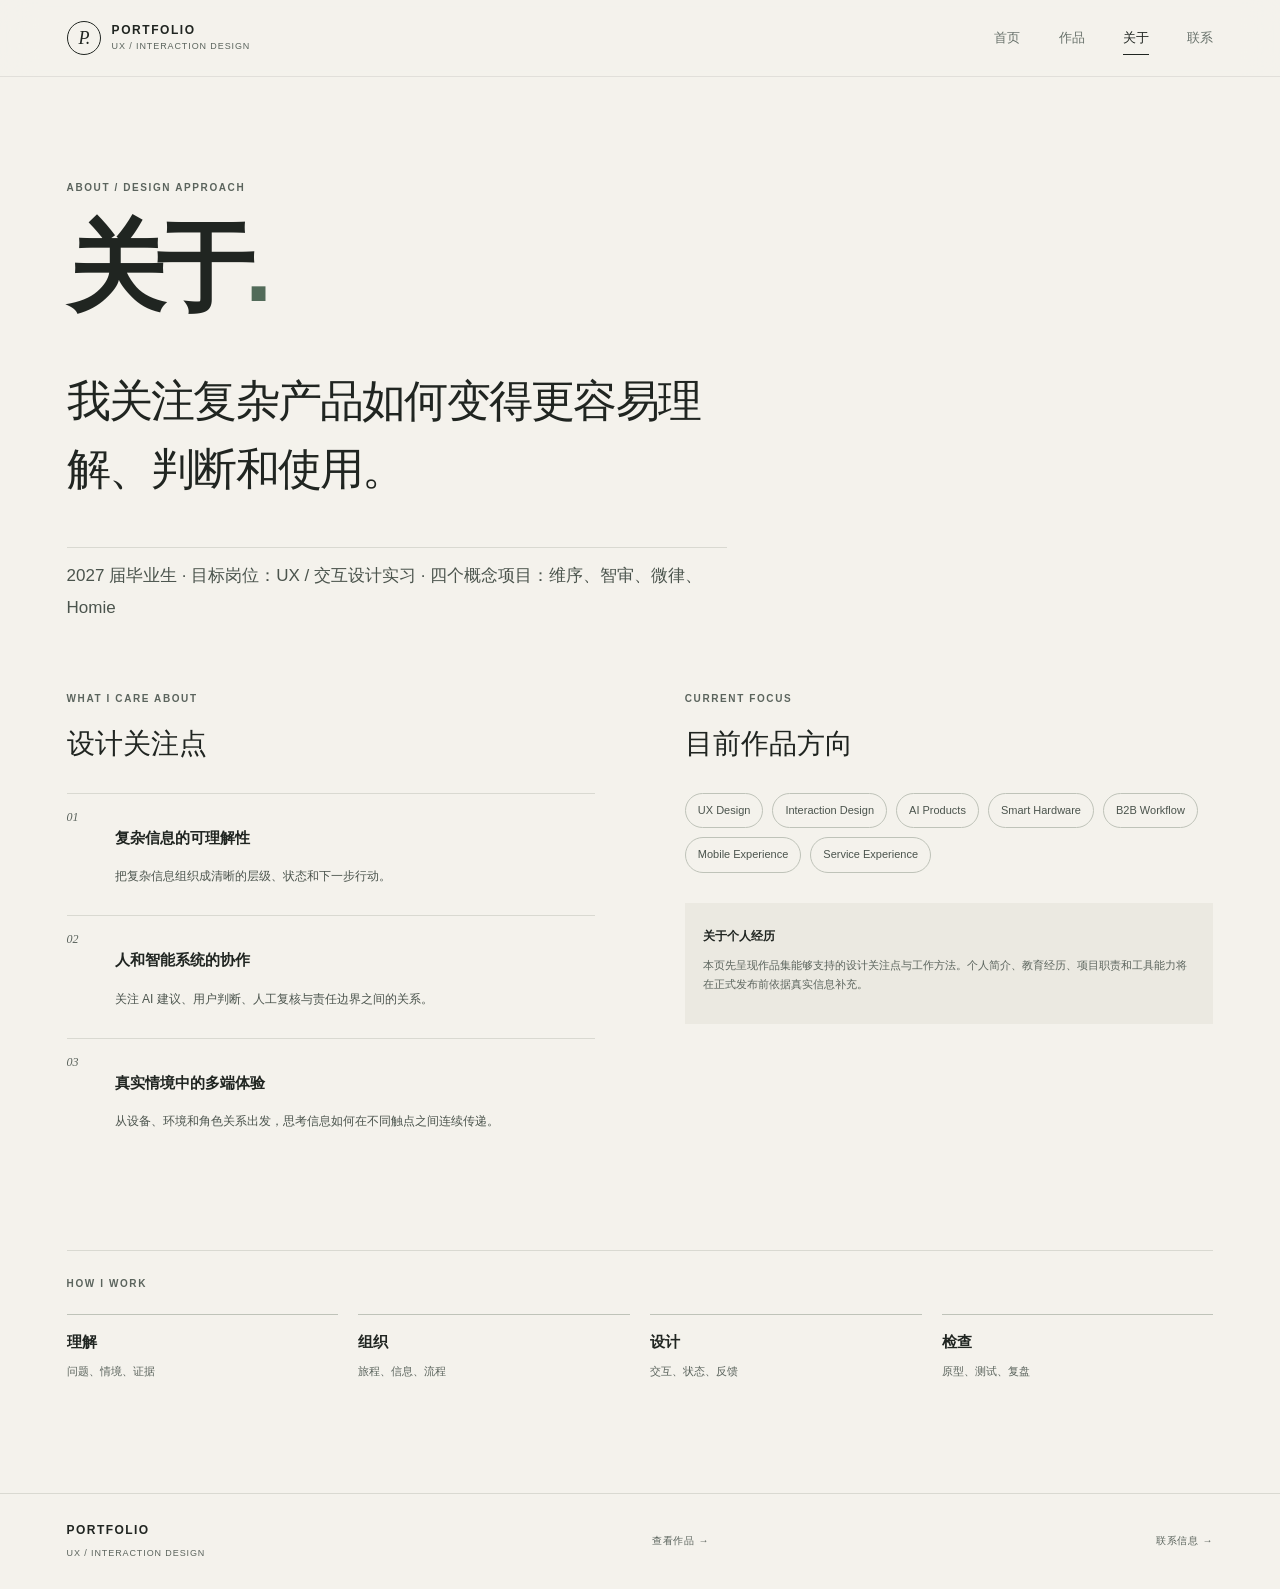
==== about.html @ 34527c7c "作品集网站：8 页完整站（首页 / 作品 / 关于 / 联系 + 四个案例）" ====
<!doctype html><html lang="zh-CN"><head><meta charset="utf-8"><meta name="viewport" content="width=device-width, initial-scale=1"><title>关于 — Portfolio</title><link rel="stylesheet" href="style.css"><link rel="icon" href="favicon.png" type="image/png"></head><body data-page="about"><a class="skip-link" href="#main">跳到主要内容</a><header class="site-header"><div class="header-inner"><a class="wordmark" href="index.html"><span class="wordmark-mark">P.</span><span>PORTFOLIO<span class="wordmark-sub">UX / INTERACTION DESIGN</span></span></a><button class="menu-toggle" type="button" aria-label="打开导航菜单" aria-expanded="false" aria-controls="main-nav">菜单</button><nav id="main-nav" class="main-nav" aria-label="主导航"><a href="index.html">首页</a><a href="work.html">作品</a><a class="active" aria-current="page" href="about.html">关于</a><a href="contact.html">联系</a></nav></div></header><main id="main" class="shell page-main about-page"><div class="page-intro"><span class="eyebrow">ABOUT / DESIGN APPROACH</span><h1>关于<span class="period">.</span></h1><p class="about-statement">我关注复杂产品如何变得更容易理解、判断和使用。</p><p class="about-meta">2027 届毕业生 · 目标岗位：UX / 交互设计实习 · 四个概念项目：维序、智审、微律、Homie</p></div><div class="about-columns"><section><span class="eyebrow">WHAT I CARE ABOUT</span><h2>设计关注点</h2><div class="about-item"><span>01</span><div><h3>复杂信息的可理解性</h3><p>把复杂信息组织成清晰的层级、状态和下一步行动。</p></div></div><div class="about-item"><span>02</span><div><h3>人和智能系统的协作</h3><p>关注 AI 建议、用户判断、人工复核与责任边界之间的关系。</p></div></div><div class="about-item"><span>03</span><div><h3>真实情境中的多端体验</h3><p>从设备、环境和角色关系出发，思考信息如何在不同触点之间连续传递。</p></div></div></section><section><span class="eyebrow">CURRENT FOCUS</span><h2>目前作品方向</h2><div class="tag-cloud"><span>UX Design</span><span>Interaction Design</span><span>AI Products</span><span>Smart Hardware</span><span>B2B Workflow</span><span>Mobile Experience</span><span>Service Experience</span></div><div class="profile-note"><strong>关于个人经历</strong><p>本页先呈现作品集能够支持的设计关注点与工作方法。个人简介、教育经历、项目职责和工具能力将在正式发布前依据真实信息补充。</p></div></section></div><section class="method-strip"><span class="eyebrow">HOW I WORK</span><div class="method-grid"><div><b>理解</b><p>问题、情境、证据</p></div><div><b>组织</b><p>旅程、信息、流程</p></div><div><b>设计</b><p>交互、状态、反馈</p></div><div><b>检查</b><p>原型、测试、复盘</p></div></div></section></main><footer class="site-footer"><div class="shell footer-inner"><a class="footer-wordmark" href="index.html">PORTFOLIO<span>UX / INTERACTION DESIGN</span></a><a href="work.html">查看作品 →</a><a href="contact.html">联系信息 →</a></div></footer><script src="projects.js"></script><script src="site.js"></script></body></html>
---- style.css ----
@charset "utf-8";
:root{--paper:#f4f2ec;--paper-2:#ebe9e1;--surface:#fbfaf6;--ink:#202521;--muted:#69716b;--line:#d9d9d1;--line-dark:#bfc3b9;--accent:#526b59;--accent-soft:#e7ece5;--serif:Georgia,"Times New Roman",serif;--sans:Inter,-apple-system,BlinkMacSystemFont,"Segoe UI","PingFang SC","Microsoft YaHei",sans-serif;--max:1240px;--gutter:clamp(22px,5.2vw,84px)}
*{box-sizing:border-box}html{scroll-behavior:smooth;scroll-padding-top:90px}body{margin:0;background:var(--paper);color:var(--ink);font:16px/1.75 var(--sans);-webkit-font-smoothing:antialiased}a{color:inherit;text-decoration:none}img{display:block;max-width:100%;height:auto}button,input{font:inherit}button{cursor:pointer}[hidden]{display:none!important}::selection{background:#cdd9cc;color:#172019}:focus-visible{outline:2px solid var(--accent);outline-offset:4px}.shell{width:min(calc(100% - var(--gutter)*2),var(--max));margin-inline:auto}.skip-link{position:absolute;top:-60px;left:16px;z-index:100;background:var(--ink);color:white;padding:10px 14px}.skip-link:focus{top:12px}
.site-header{position:sticky;top:0;z-index:20;background:rgba(244,242,236,.92);backdrop-filter:blur(16px);border-bottom:1px solid rgba(32,37,33,.09)}.header-inner{width:min(calc(100% - var(--gutter)*2),var(--max));min-height:76px;margin:auto;display:flex;align-items:center;justify-content:space-between;gap:24px}.wordmark{display:flex;align-items:center;gap:11px;font-size:12px;line-height:1.1;font-weight:750;letter-spacing:.13em}.wordmark-mark{display:grid;place-items:center;width:34px;height:34px;border:1px solid var(--ink);border-radius:50%;font:italic 18px var(--serif);letter-spacing:-.08em}.wordmark-sub{display:block;margin-top:5px;font-size:9px;font-weight:500;color:var(--muted);letter-spacing:.14em}.main-nav{display:flex;align-items:center;gap:clamp(20px,3vw,42px);font-size:13px;color:#68716b}.main-nav a{padding:10px 0;position:relative}.main-nav a::after{content:"";position:absolute;left:0;right:100%;bottom:4px;height:1px;background:var(--ink);transition:right .25s}.main-nav a:hover::after,.main-nav a.active::after{right:0}.main-nav a.active{color:var(--ink)}.menu-toggle{display:none;border:1px solid var(--line-dark);background:transparent;border-radius:99px;padding:6px 13px;font-size:12px}
.home-hero{padding-top:clamp(74px,10vw,145px);padding-bottom:30px}.hero-kicker,.eyebrow{display:flex;align-items:center;gap:10px;font-size:10px;font-weight:700;letter-spacing:.16em;color:#778078}.kicker-line{width:27px;height:1px;background:var(--accent)}.hero-grid{display:grid;grid-template-columns:minmax(0,1fr) 245px;gap:clamp(35px,8vw,130px);align-items:end;margin-top:38px}.home-hero h1{font-size:clamp(42px,6.6vw,88px);line-height:1.18;letter-spacing:-.075em;font-weight:640;margin:0;max-width:950px}.home-hero h1 em{font-style:normal;color:var(--accent)}.hero-lead{max-width:680px;margin-top:30px;color:#606961;font-size:clamp(15px,1.5vw,18px);line-height:1.9}.hero-actions{display:flex;align-items:center;gap:24px;margin-top:30px}.button{display:inline-flex;align-items:center;gap:25px;padding:12px 19px;border-radius:99px;font-size:13px;font-weight:650;transition:transform .2s,background .2s}.button:hover{transform:translateY(-2px)}.button-dark{background:var(--ink);color:#f7f6f0}.button-dark:hover{background:#42564a}.text-link{display:inline-flex;align-items:center;gap:12px;font-size:13px;font-weight:650;border-bottom:1px solid var(--line-dark);padding-bottom:4px}.text-link span{font-size:17px;transition:transform .2s}.text-link:hover span{transform:translateX(4px)}.hero-aside{border-left:1px solid var(--line-dark);padding-left:25px;padding-bottom:4px}.aside-index{font:italic 13px var(--serif);color:#899188}.hero-aside p{font:21px/1.7 var(--serif);margin:16px 0 24px}.aside-tags{display:flex;flex-wrap:wrap;gap:7px}.aside-tags span{font-size:8px;letter-spacing:.11em;border:1px solid var(--line);border-radius:99px;padding:4px 7px;color:#69726b}.hero-bottom{display:flex;justify-content:space-between;align-items:center;margin-top:clamp(65px,9vw,125px);padding:14px 0;border-top:1px solid var(--line);font-size:9px;letter-spacing:.16em;color:#818980}.scroll-mark{font-size:18px;color:var(--accent)}
.works-section{padding-top:clamp(60px,8vw,110px);padding-bottom:clamp(85px,10vw,145px)}.section-heading{display:flex;align-items:end;justify-content:space-between;gap:20px;margin-bottom:28px}.section-heading h2{font-size:clamp(28px,4vw,42px);letter-spacing:-.055em;font-weight:600;margin-top:8px}.count{display:inline-block;margin-left:12px;vertical-align:top;font:12px var(--serif);letter-spacing:0;color:#818980}.project-grid{display:grid;grid-template-columns:repeat(12,minmax(0,1fr));gap:clamp(18px,2.3vw,30px)}.project-card{grid-column:span 6;min-width:0}.project-grid-home .project-card:first-child{grid-column:span 7}.project-grid-home .project-card:nth-child(2){grid-column:span 5;padding-top:clamp(45px,8vw,110px)}.project-grid-home .project-card:nth-child(3){grid-column:span 7;margin-left:auto;width:86%}.project-card-link{display:block}.project-image{position:relative;overflow:hidden;background:#e7e4db;aspect-ratio:1.42;border-radius:3px}.project-card:nth-child(2) .project-image{aspect-ratio:1.28}.project-card:nth-child(3) .project-image{aspect-ratio:1.5}.project-image img{width:100%;height:100%;object-fit:cover;transition:transform .65s cubic-bezier(.2,.7,.2,1)}.project-card-link:hover .project-image img{transform:scale(1.035)}.project-image::after{content:"VIEW CASE ↗";position:absolute;right:15px;bottom:15px;background:rgba(32,37,33,.88);color:#fff;padding:7px 11px;border-radius:99px;font-size:9px;letter-spacing:.12em;opacity:0;transform:translateY(4px);transition:.25s}.project-card-link:hover .project-image::after{opacity:1;transform:none}.project-info{display:grid;grid-template-columns:1fr auto;gap:8px 20px;padding-top:16px}.project-info h3{font-size:clamp(21px,2.3vw,27px);letter-spacing:-.045em;font-weight:620}.project-info .project-number{font:italic 13px var(--serif);color:#8b9289;padding-top:7px}.project-subtitle{grid-column:1/-1;font-size:14px;color:#59635c}.project-tags{grid-column:1/-1;display:flex;flex-wrap:wrap;gap:7px;margin-top:4px}.project-tags span,.tag-pill{border:1px solid var(--line);border-radius:99px;padding:4px 9px;font-size:10px;color:#737c74}
.approach-section{background:var(--paper-2);padding:clamp(65px,8vw,115px) 0}.approach-grid{display:grid;grid-template-columns:1.05fr .95fr;gap:8vw;align-items:start}.approach-grid h2{font-size:clamp(30px,4.4vw,53px);line-height:1.32;letter-spacing:-.06em;font-weight:580;margin-top:14px}.approach-copy{padding-top:30px;max-width:540px}.approach-copy p{color:#626a63;line-height:2}.approach-copy .text-link{margin-top:22px}.approach-steps{display:grid;grid-template-columns:repeat(4,1fr);gap:18px;margin-top:clamp(50px,7vw,85px)}.approach-steps>div{border-top:1px solid #c9cbc2;padding-top:13px;display:grid;gap:6px}.approach-steps span{font:italic 12px var(--serif);color:#8c938b}.approach-steps strong{font-size:16px;font-weight:620}.approach-steps small{font-size:11px;color:#7b837b}
.about-preview{display:grid;grid-template-columns:180px 1fr;gap:clamp(30px,6vw,80px);padding-block:clamp(70px,9vw,120px)}.about-mark{width:120px;height:120px;border:1px solid var(--line-dark);border-radius:50%;display:grid;place-items:center;font:italic 68px var(--serif);color:var(--accent)}.about-preview h2{font-size:clamp(29px,4vw,45px);letter-spacing:-.06em;font-weight:600;margin:12px 0}.about-preview p{max-width:680px;color:#646c65;line-height:1.95}.about-preview .text-link{margin-top:23px}
.site-footer{border-top:1px solid var(--line);color:#6f776f}.footer-inner{min-height:95px;display:flex;align-items:center;justify-content:space-between;gap:20px;font-size:10px;letter-spacing:.08em}.footer-wordmark{font-size:12px;font-weight:750;letter-spacing:.12em;color:var(--ink)}.footer-wordmark span{display:block;font-size:8px;font-weight:450;color:#8b938a;margin-top:5px}
.page-main{padding-top:clamp(65px,8vw,110px);padding-bottom:100px}.page-intro{max-width:780px;margin-bottom:clamp(45px,6vw,75px)}.page-intro h1{font-size:clamp(54px,8vw,98px);font-weight:620;letter-spacing:-.09em;line-height:1.12;margin:16px 0 20px}.period{color:var(--accent)}.page-intro>p{font-size:17px;color:#626a63;max-width:660px;line-height:1.9}.work-tools{display:flex;align-items:center;justify-content:space-between;gap:20px;border-top:1px solid var(--line);border-bottom:1px solid var(--line);padding:14px 0;margin-bottom:10px}.filter-list{display:flex;flex-wrap:wrap;gap:8px}.filter-button{border:1px solid var(--line);background:transparent;color:#677168;border-radius:99px;padding:7px 13px;font-size:11px}.filter-button[aria-pressed="true"]{background:var(--ink);border-color:var(--ink);color:#fff}.search-box{display:flex;align-items:center;gap:9px;min-width:220px;border-bottom:1px solid var(--line-dark);padding:6px 2px;color:#778078}.search-box input{width:100%;border:0;outline:0;background:transparent;color:var(--ink);font-size:12px}.results-line{min-height:26px;padding:9px 0 18px;font-size:10px;color:#8a9289}.project-grid-index .project-card{grid-column:span 6}.project-grid-index .project-image{aspect-ratio:1.52}.project-grid-index .project-card:nth-child(3n){grid-column:span 7}.project-grid-index .project-card:nth-child(3n) .project-image{aspect-ratio:1.62}.add-more-note{display:flex;align-items:center;gap:20px;border-top:1px solid var(--line);margin-top:80px;padding-top:26px}.plus-ring{width:46px;height:46px;display:grid;place-items:center;border:1px solid var(--line-dark);border-radius:50%;font-size:23px;color:var(--accent)}.add-more-note strong{font-size:16px}.add-more-note p{font-size:12px;color:#737c74;margin:4px 0}.add-more-note a{font-size:11px;border-bottom:1px solid var(--line-dark);padding-bottom:2px}
/* Case study */
.case-main{padding-bottom:70px}.case-hero{padding-top:clamp(48px,7vw,90px)}.case-back{font-size:11px;color:#7b837c;display:inline-flex;gap:9px;align-items:center;margin-bottom:35px}.case-back:hover{color:var(--ink)}.case-hero-top{display:grid;grid-template-columns:minmax(0,1fr) 250px;gap:45px;align-items:end;margin-bottom:34px}.case-category{display:inline-flex;align-items:center;gap:8px;color:var(--case-accent);font-size:10px;font-weight:700;letter-spacing:.16em}.case-category::before{content:"";width:23px;height:1px;background:var(--case-accent)}.case-title{font-size:clamp(42px,6.5vw,82px);line-height:1.16;letter-spacing:-.08em;font-weight:630;margin:15px 0}.case-english{font:italic 12px var(--serif);letter-spacing:.08em;color:#8a9189}.case-subtitle{font-size:clamp(19px,2.3vw,27px);line-height:1.55;color:#515b53;max-width:800px;margin-top:12px}.case-summary{color:#747c74;font-size:14px;line-height:1.9;max-width:720px;margin-top:15px}.case-hero-side{border-left:1px solid var(--line);padding-left:20px;color:#717a71;font-size:11px}.case-hero-side b{display:block;color:var(--ink);font:italic 18px var(--serif);margin-bottom:8px}.case-cover{width:100%;max-height:650px;object-fit:cover;object-position:center;border-radius:3px;background:var(--case-soft);border:1px solid rgba(30,35,31,.07)}.case-meta{display:grid;grid-template-columns:repeat(auto-fit,minmax(180px,1fr));gap:16px;border-bottom:1px solid var(--line);padding:21px 0 25px}.case-meta div{min-width:0}.case-meta dt{font-size:9px;letter-spacing:.12em;color:#92988f;margin-bottom:6px}.case-meta dd{font-size:12px;line-height:1.7;color:#454d47}.case-layout{display:grid;grid-template-columns:190px minmax(0,1fr);gap:clamp(40px,7vw,100px);padding-top:clamp(55px,7vw,95px)}.case-toc{position:sticky;top:110px;align-self:start;border-top:1px solid var(--line);padding-top:14px}.case-toc-title{font-size:9px;letter-spacing:.15em;color:#899188;margin-bottom:12px}.case-toc a{display:block;padding:7px 0;color:#828a82;font-size:11px;line-height:1.45;border-bottom:1px solid transparent}.case-toc a:hover,.case-toc a.active{color:var(--case-accent)}.case-toc a.active{border-bottom-color:var(--line)}.case-sections{min-width:0}.case-section{padding:0 0 clamp(65px,8vw,100px);margin-bottom:clamp(52px,7vw,85px);border-bottom:1px solid var(--line)}.case-section:last-child{border-bottom:0}.case-section-head{max-width:790px;margin-bottom:26px}.case-section-head .eyebrow{color:var(--case-accent)}.case-section h2{font-size:clamp(27px,3.4vw,43px);font-weight:590;letter-spacing:-.06em;line-height:1.35;margin:12px 0}.case-section .lead{font-size:16px;color:#505b53;line-height:1.9;max-width:800px}.case-section p.body-copy{font-size:13px;color:#6b746c;line-height:2;margin-top:15px;max-width:820px}.case-section p.body-copy:first-of-type{margin-top:20px}.case-note{margin-top:25px;padding:17px 19px;border-left:2px solid var(--case-accent);background:var(--case-soft);max-width:850px}.case-note strong{display:block;font-size:11px;color:var(--case-accent);margin-bottom:6px}.case-note p{font-size:12px;color:#59635b;line-height:1.8}.case-note.caution{border-left-color:#a57a3e;background:#f5efe4}.case-note.caution strong{color:#916b32}.case-note.good{border-left-color:#55705a;background:#e9eee7}.visual-grid{display:grid;grid-template-columns:repeat(2,minmax(0,1fr));gap:18px;margin-top:30px}.visual-grid.one{grid-template-columns:1fr}.visual-grid.three{grid-template-columns:repeat(3,minmax(0,1fr))}.visual-card{margin:0;min-width:0}.visual-card a{display:block;overflow:hidden;background:#e9e7df;border:1px solid rgba(30,35,31,.08);border-radius:3px;cursor:zoom-in}.visual-card img{width:100%;height:auto;max-height:640px;object-fit:contain;background:#f0eee8;transition:transform .4s}.visual-card a:hover img{transform:scale(1.015)}.visual-card figcaption{font-size:10px;line-height:1.6;color:#7a827a;padding:8px 2px 0}.visual-card.wide{grid-column:1/-1}.visual-card.wide img{max-height:700px}.timeline{margin-top:30px;border-top:1px solid var(--line)}.timeline-item{display:grid;grid-template-columns:125px 1fr;gap:25px;padding:17px 0;border-bottom:1px solid var(--line)}.timeline-item strong{font-size:12px;color:var(--case-accent)}.timeline-item p{font-size:12px;color:#687169;line-height:1.8}.comparison-list{margin-top:30px;border-top:1px solid var(--line)}.comparison-item{display:grid;grid-template-columns:150px 1fr 1fr;gap:20px;padding:17px 0;border-bottom:1px solid var(--line)}.comparison-item strong{font-size:12px;color:var(--case-accent)}.comparison-item p{font-size:12px;line-height:1.8;color:#687169}.comparison-item p b{display:block;font-size:9px;letter-spacing:.08em;color:#92998f;margin-bottom:5px}.bullet-list{margin:24px 0 0;padding:0;list-style:none;max-width:820px}.bullet-list li{position:relative;padding:11px 0 11px 22px;border-bottom:1px solid var(--line);font-size:13px;color:#626c64;line-height:1.85}.bullet-list li::before{content:"";position:absolute;left:2px;top:20px;width:6px;height:6px;border-radius:50%;background:var(--case-accent)}.stat-grid{display:grid;grid-template-columns:repeat(4,1fr);gap:12px;margin-top:30px}.stat-card{padding:18px;background:var(--case-soft);border-radius:3px}.stat-card b{display:block;font:italic 26px var(--serif);color:var(--case-accent)}.stat-card span{display:block;margin-top:5px;font-size:10px;color:#687169}.video-wrap{margin-top:28px;background:#e7e7e2;padding:10px;border-radius:3px}.video-wrap video{width:100%;display:block;max-height:560px;background:#202521}.video-wrap p{font-size:10px;color:#707970;padding:8px 3px 0}.case-links{display:flex;flex-wrap:wrap;gap:10px;margin-top:26px}.case-links a{display:inline-flex;align-items:center;gap:12px;padding:10px 14px;border:1px solid var(--line-dark);border-radius:99px;font-size:11px}.case-links a:hover{background:var(--case-soft);border-color:var(--case-accent)}.related-section{border-top:1px solid var(--line);padding-top:45px;margin-top:30px}.related-section h2{font-size:26px;letter-spacing:-.05em;margin-bottom:22px}.related-grid{display:grid;grid-template-columns:repeat(2,1fr);gap:20px}.related-card img{width:100%;aspect-ratio:1.8;object-fit:cover;background:#e7e4db}.related-card strong{display:block;margin-top:9px;font-size:15px}.related-card span{font-size:10px;color:#7a827a}.image-viewer{border:0;padding:12px;background:#f9f8f4;max-width:min(94vw,1300px);max-height:92vh;width:auto}.image-viewer::backdrop{background:rgba(20,24,21,.82)}.image-viewer form{display:flex;justify-content:flex-end}.viewer-close{border:0;background:transparent;padding:8px 10px;font-size:12px}.image-viewer img{max-width:90vw;max-height:78vh;object-fit:contain}.image-viewer p{font-size:11px;color:#667068;margin-top:8px}
.about-page .page-intro{margin-bottom:65px}.about-statement{font-size:clamp(25px,4vw,44px)!important;color:var(--ink)!important;line-height:1.55!important;letter-spacing:-.04em}.about-columns{display:grid;grid-template-columns:1fr 1fr;gap:clamp(35px,7vw,90px)}.about-columns h2{font-size:28px;font-weight:580;margin:12px 0 25px}.about-item{display:grid;grid-template-columns:38px 1fr;gap:10px;padding:16px 0;border-top:1px solid var(--line)}.about-item>span{font:italic 12px var(--serif);color:#8b938a}.about-item h3{font-size:15px;font-weight:650}.about-item p{font-size:12px;color:#6b746c;margin-top:5px}.tag-cloud{display:flex;flex-wrap:wrap;gap:9px}.tag-cloud span{border:1px solid var(--line-dark);border-radius:99px;padding:7px 12px;font-size:11px;color:#647067}.profile-note{margin-top:30px;padding:18px;background:#ebe9e1}.profile-note strong{font-size:12px}.profile-note p{font-size:11px;color:#727b73;margin-top:7px;line-height:1.8}.method-strip{margin-top:90px;border-top:1px solid var(--line);padding-top:24px}.method-grid{display:grid;grid-template-columns:repeat(4,1fr);gap:20px;margin-top:22px}.method-grid div{border-top:1px solid var(--line-dark);padding-top:13px}.method-grid b{font-size:15px}.method-grid p{font-size:11px;color:#778078;margin-top:6px}.contact-card{max-width:780px;padding:clamp(25px,4vw,48px);background:#ebe9e1;border-radius:4px}.contact-card h2{font-size:30px;letter-spacing:-.05em;margin:14px 0}.contact-card>p{font-size:13px;color:#6d766e}.edit-fields{margin-top:28px;border-top:1px solid #d0d1c8}.edit-fields div{display:grid;grid-template-columns:170px 1fr;gap:20px;padding:14px 0;border-bottom:1px solid #d0d1c8}.edit-fields label{font-size:11px;color:#6b746c}.edit-fields code{font:11px var(--sans);color:#8b938b}
.loading-case{padding:90px 0;color:#7c857c}.empty-state{grid-column:1/-1;padding:60px 20px;text-align:center;color:#7c857c;border:1px dashed var(--line-dark)}
@media(max-width:850px){.hero-grid{grid-template-columns:1fr 210px;gap:35px}.project-grid-home .project-card:first-child{grid-column:span 12}.project-grid-home .project-card:nth-child(2){grid-column:span 6;padding-top:0}.project-grid-home .project-card:nth-child(3){grid-column:span 6;width:100%;margin:0}.case-layout{grid-template-columns:145px minmax(0,1fr);gap:32px}.case-hero-top{grid-template-columns:1fr 180px}.case-meta{grid-template-columns:repeat(2,1fr)}.comparison-item{grid-template-columns:120px 1fr 1fr}.visual-grid.three{grid-template-columns:repeat(2,1fr)}}
@media(max-width:620px){.header-inner{min-height:66px}.menu-toggle{display:block}.main-nav{display:none;position:absolute;top:65px;left:0;right:0;padding:14px var(--gutter) 20px;background:var(--paper);border-bottom:1px solid var(--line);flex-direction:column;align-items:flex-start;gap:6px}.main-nav.open{display:flex}.main-nav a{padding:8px 0}.home-hero{padding-top:66px}.hero-grid{grid-template-columns:1fr;gap:35px;margin-top:28px}.hero-actions{flex-wrap:wrap;gap:14px 18px;align-items:flex-start}.home-hero h1{font-size:clamp(39px,10vw,61px)}.hero-lead{font-size:14px;margin-top:21px}.hero-aside{border-left:0;border-top:1px solid var(--line);padding:18px 0 0}.hero-aside p{font-size:18px;margin:10px 0 14px}.hero-bottom{margin-top:55px}.section-heading{align-items:flex-start}.section-heading .text-link{font-size:11px;margin-top:20px}.project-grid{gap:27px}.project-card,.project-grid-home .project-card:first-child,.project-grid-home .project-card:nth-child(2),.project-grid-home .project-card:nth-child(3),.project-grid-index .project-card,.project-grid-index .project-card:nth-child(3n){grid-column:1/-1;width:100%;padding:0;margin:0}.project-image,.project-card:nth-child(2) .project-image,.project-card:nth-child(3) .project-image{aspect-ratio:1.4}.project-info h3{font-size:23px}.approach-grid{grid-template-columns:1fr;gap:16px}.approach-copy{padding-top:0}.approach-steps{grid-template-columns:repeat(2,1fr);gap:24px}.about-preview{grid-template-columns:68px 1fr;gap:20px}.about-mark{width:58px;height:58px;font-size:35px}.about-preview h2{font-size:29px}.footer-inner{min-height:100px;flex-wrap:wrap;padding-block:20px}.footer-inner>span{display:none}.work-tools{align-items:stretch;flex-direction:column}.filter-list{gap:6px}.search-box{width:100%}.page-main{padding-top:55px}.page-intro h1{font-size:58px}.page-intro>p{font-size:14px}.case-hero{padding-top:38px}.case-hero-top{grid-template-columns:1fr;gap:18px}.case-title{font-size:48px}.case-subtitle{font-size:19px}.case-hero-side{border-left:0;border-top:1px solid var(--line);padding:12px 0 0}.case-cover{aspect-ratio:1.2;object-fit:cover}.case-meta{grid-template-columns:1fr 1fr;gap:17px 12px}.case-layout{display:block;padding-top:55px}.case-toc{position:relative;top:auto;display:flex;gap:14px;overflow-x:auto;white-space:nowrap;border-top:1px solid var(--line);border-bottom:1px solid var(--line);padding:8px 0;margin-bottom:44px}.case-toc-title{display:none}.case-toc a{padding:6px 0;border:0!important}.case-section{padding-bottom:55px;margin-bottom:48px}.case-section h2{font-size:29px}.case-section .lead{font-size:14px}.case-section p.body-copy{font-size:12px}.visual-grid,.visual-grid.three{grid-template-columns:1fr 1fr;gap:12px}.visual-grid.one{grid-template-columns:1fr}.visual-card.wide{grid-column:1/-1}.visual-card figcaption{font-size:9px}.timeline-item{grid-template-columns:85px 1fr;gap:14px}.timeline-item strong,.timeline-item p{font-size:11px}.comparison-item{grid-template-columns:1fr;gap:8px}.comparison-item p{font-size:11px}.comparison-item p b{display:inline-block;margin-right:8px}.stat-grid{grid-template-columns:repeat(2,1fr)}.related-grid{grid-template-columns:1fr}.about-columns{grid-template-columns:1fr;gap:50px}.method-grid{grid-template-columns:repeat(2,1fr)}.edit-fields div{grid-template-columns:1fr;gap:5px}.contact-card h2{font-size:25px}}
@media(prefers-reduced-motion:reduce){html{scroll-behavior:auto}*,*::before,*::after{transition:none!important;animation:none!important}}

/* V1.1 refinements: clearer keyboard focus and resilient narrow-screen layout. */
.project-card-link:focus-visible,
.related-card:focus-visible,
.case-toc a:focus-visible,
.filter-button:focus-visible {
  outline: 2px solid var(--accent);
  outline-offset: 4px;
}
.menu-toggle[aria-expanded="true"] {
  background: var(--paper-2);
  color: var(--ink);
}
@media (max-width: 380px) {
  :root { --gutter: 18px; }
  .hero-actions { gap: 12px 15px; }
  .home-hero h1 { font-size: 38px; }
  .case-title { font-size: 43px; }
  .case-meta { grid-template-columns: 1fr; }
}

/* Keep interface screenshots intact on project cards and case covers. */
.project-image img[src*="assets/zhishen/"],
.project-image img[src*="assets/weilu/"],
.related-card img[src*="assets/zhishen/"],
.related-card img[src*="assets/weilu/"] { object-fit: contain; padding: 12px; background: #e8e9e4; }
.case-cover[src*="assets/zhishen/"],
.case-cover[src*="assets/weilu/"] { object-fit: contain; height: min(62vw, 620px); padding: clamp(12px, 3vw, 36px); background: var(--case-soft); }
.search-box:focus-within { outline: 2px solid var(--accent); outline-offset: 4px; }
.case-toc a { white-space: normal; }
@media (max-width: 620px) {
  .case-toc a { white-space: nowrap; }
  .case-cover[src*="assets/zhishen/"], .case-cover[src*="assets/weilu/"] { height: 270px; aspect-ratio: auto; }
}

/* weisu integration: 4th featured card continues the 7|5 / 7|5 editorial rhythm */
.project-grid-home .project-card:nth-child(4){grid-column:span 5;padding-top:clamp(45px,8vw,110px)}
.project-grid-home .project-card:nth-child(4) .project-image{aspect-ratio:1.28}

/* V2.3 hiring paths: three recruiter-oriented reading routes on the home page */
.hiring-section{padding-top:0;padding-bottom:clamp(70px,9vw,120px)}
.hiring-section .section-heading{align-items:end}
.hiring-note{max-width:320px;text-align:right;font-size:12px;line-height:1.75;color:#5f6861;margin:0}
.hiring-grid{display:grid;grid-template-columns:repeat(3,minmax(0,1fr));gap:clamp(16px,2vw,26px)}
.hiring-card{border-top:1px solid var(--line-dark);padding-top:16px;display:flex;flex-direction:column;gap:8px;min-width:0}
.hiring-index{font:italic 12px var(--serif);color:#7c847b}
.hiring-card h3{font-size:17px;font-weight:640;letter-spacing:-.02em;margin:2px 0 0;line-height:1.4}
.hiring-pair{font-size:12px;font-weight:650;color:var(--accent);margin:0}
.hiring-desc{font-size:12px;line-height:1.85;color:#5f6861;margin:0}
.hiring-links{display:flex;flex-wrap:wrap;gap:14px;margin-top:auto;padding-top:10px}
.hiring-links a{font-size:12px;border-bottom:1px solid var(--line-dark);padding-bottom:2px}
.hiring-links a:hover{color:var(--accent);border-bottom-color:var(--accent)}
.about-meta{font-size:12px;line-height:1.7;color:#5f6861;margin-top:14px;padding-top:12px;border-top:1px solid var(--line)}
.blocker-note{margin-top:20px;padding-top:14px;border-top:1px solid #d0d1c8;font-size:12px;line-height:1.85;color:#5f6861}
.blocker-note strong{color:#8a5f2a}
@media (max-width:850px){.hiring-grid{grid-template-columns:1fr 1fr}.hiring-note{max-width:none;text-align:left}}
@media (max-width:620px){.hiring-grid{grid-template-columns:1fr;gap:22px}.hiring-section .section-heading{display:block}}

/* V2.5 首屏标题：避免「验。」单字掉行，胶囊上限下调到 74px */
.home-hero h1{font-size:clamp(42px,5.6vw,74px)}

/* V2.4 WCAG 2.2 AA 对比度修正：辅助文字统一加深，实测均 ≥4.5:1（见 test-shots/report.json） */
:root{--muted:#5b645d}
.eyebrow,.hero-kicker,.aside-index,.count,.project-number,.case-toc-title,.case-toc a,.case-back,.results-line,.search-box,.footer-inner,.about-item>span,.approach-steps span,.approach-steps small,.method-grid p,.profile-note p,.edit-fields label,.edit-fields code,.loading-case,.empty-state,.tag-cloud span,.hiring-index,.case-note p{color:#5b645d}
.project-tags span,.tag-pill,.visual-card figcaption,.related-card span,.case-meta dt,.case-english,.case-hero-side,.stat-card span,.video-wrap p,.footer-wordmark span,.wordmark-sub,.aside-tags span{color:#5b645d}
.project-subtitle,.hero-lead,.approach-copy p,.about-preview p,.page-intro>p,.body-copy,.timeline-item p,.comparison-item p,.bullet-list li,.case-summary,.image-viewer p,.hiring-desc,.hiring-note,.blocker-note,.about-meta,.filter-button,.case-meta dd,.tag-cloud span{color:#4b544d}
.comparison-item p b{color:#5b645d}
.case-note.caution strong,.blocker-note strong{color:#6f5827}
.case-toc a{color:#5b645d}
.case-toc a.active,.case-toc a:hover{color:var(--case-accent)}
.aside-tags span,.wordmark-sub,.footer-wordmark span{font-size:9px;letter-spacing:.1em}
.visual-card figcaption,.case-meta dt{font-size:11px}

/* 提高特异性覆盖原规则（原选择器权重更高，上一组未能覆盖） */
.project-info .project-number{color:#5b645d}
.hero-bottom,.hero-bottom span{color:#5b645d}
.case-section p.body-copy{color:#4b544d}
a.eyebrow,.eyebrow span{color:#5b645d}
.about-item p{color:#4b544d}
.contact-card p,.contact-card>p{color:#4b544d}
.video-wrap video{color:#f4f2ec}

/* V2.6 修复：第 4 张卡片在 620px 以下曾被压缩为 5 栅格（实测仅 128px 宽） */
@media (max-width:620px){
  .project-grid-home .project-card:nth-child(4){grid-column:1/-1;width:100%;margin:0;padding-top:0}
  .project-grid-home .project-card:nth-child(4) .project-image{aspect-ratio:1.4}
}
@media (max-width:850px){
  .project-grid-home .project-card:nth-child(4){padding-top:clamp(30px,6vw,70px)}
}


/* V2.7 heading line balancing */
.case-section h2,.case-title,.home-hero h1,.page-intro h1{text-wrap:balance}


/* V2.8 contact email */
.contact-card .contact-email{display:inline-block;margin:14px 0 10px;font:italic 30px/1.3 var(--serif);color:#22302a;letter-spacing:-.01em;word-break:break-all;border-bottom:1px solid rgba(30,35,31,.28);padding-bottom:4px}
.contact-card .contact-email:hover{color:#3f5a4a;border-bottom-color:#3f5a4a}
@media(max-width:620px){.contact-card .contact-email{font-size:23px}}
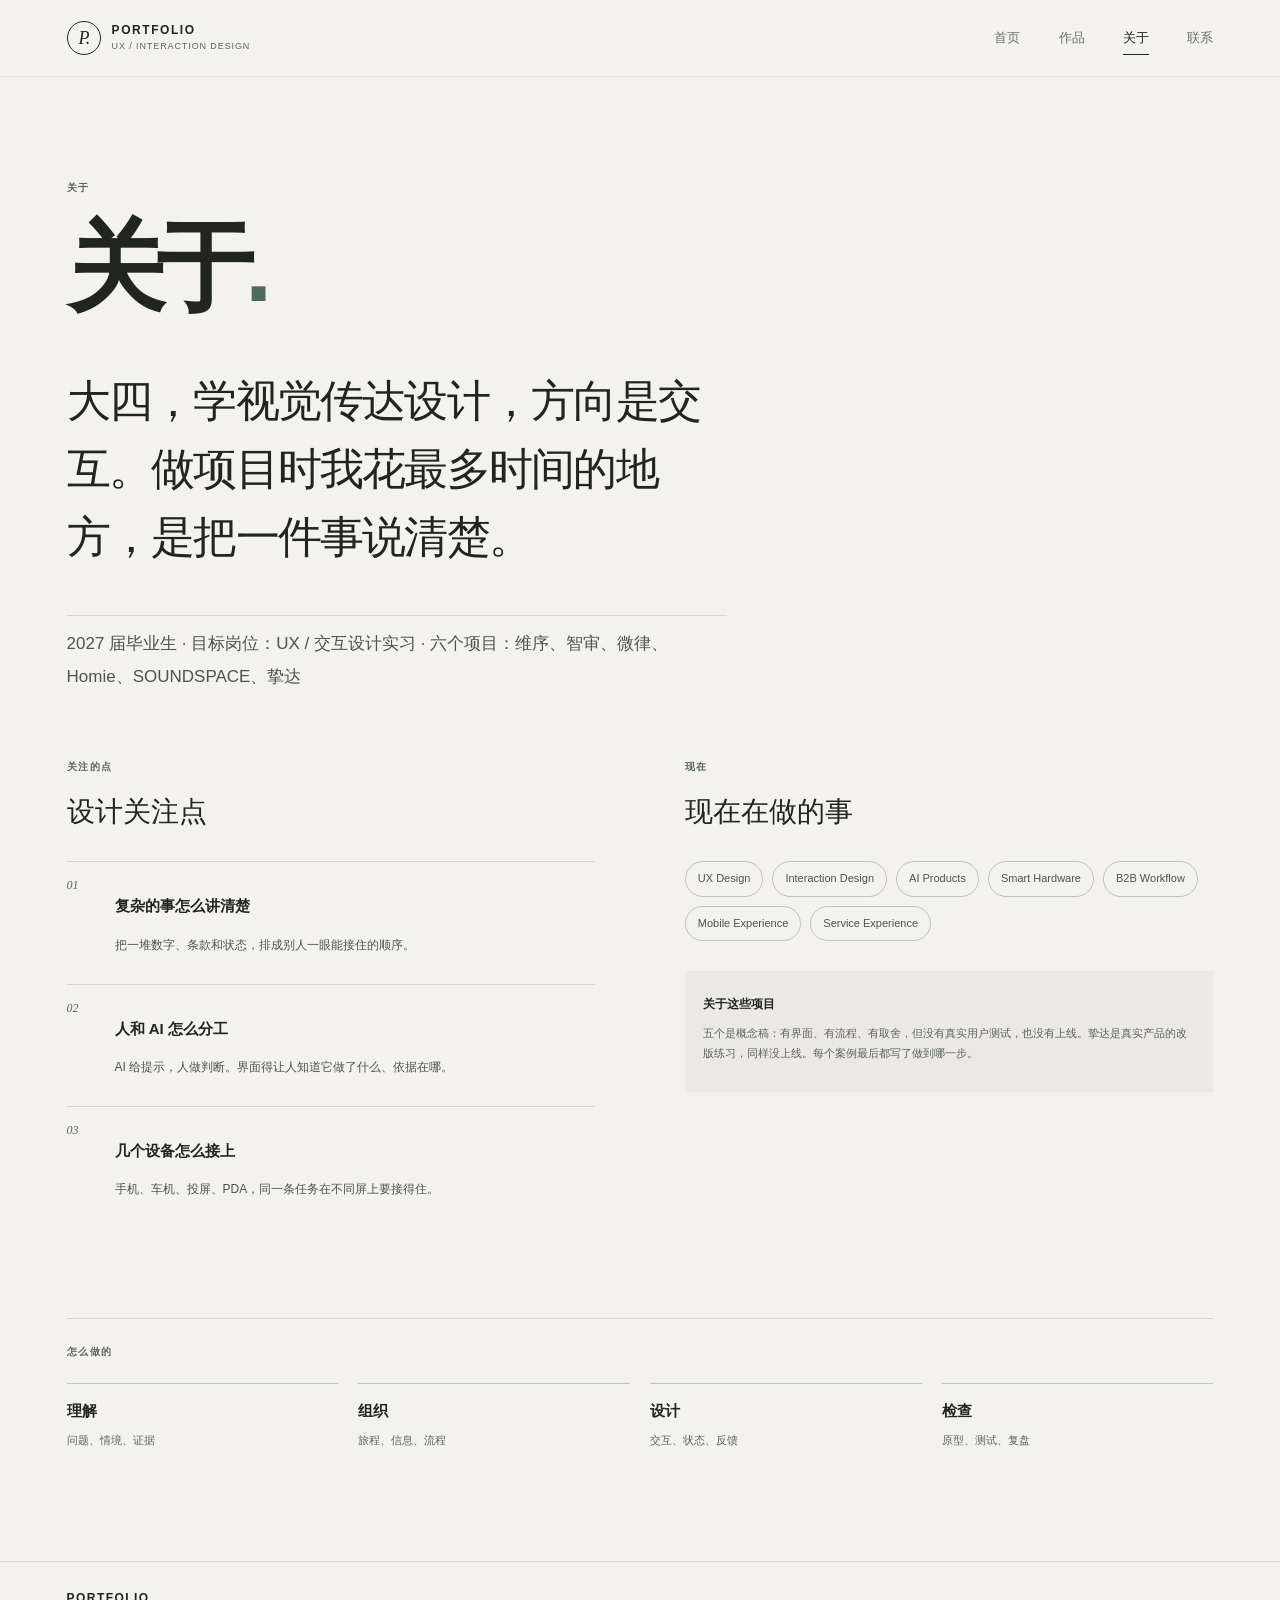
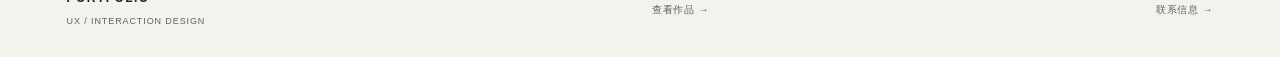
==== commit e753cde7: "文案改写：去掉报告式说明，换成作品集口吻（六个案例 + 四个页面）" ====
--- a/about.html
+++ b/about.html
@@ -1 +1 @@
-<!doctype html><html lang="zh-CN"><head><meta charset="utf-8"><meta name="viewport" content="width=device-width, initial-scale=1"><title>关于 — Portfolio</title><link rel="stylesheet" href="style.css"><link rel="icon" href="favicon.png" type="image/png"></head><body data-page="about"><a class="skip-link" href="#main">跳到主要内容</a><header class="site-header"><div class="header-inner"><a class="wordmark" href="index.html"><span class="wordmark-mark">P.</span><span>PORTFOLIO<span class="wordmark-sub">UX / INTERACTION DESIGN</span></span></a><button class="menu-toggle" type="button" aria-label="打开导航菜单" aria-expanded="false" aria-controls="main-nav">菜单</button><nav id="main-nav" class="main-nav" aria-label="主导航"><a href="index.html">首页</a><a href="work.html">作品</a><a class="active" aria-current="page" href="about.html">关于</a><a href="contact.html">联系</a></nav></div></header><main id="main" class="shell page-main about-page"><div class="page-intro"><span class="eyebrow">ABOUT / DESIGN APPROACH</span><h1>关于<span class="period">.</span></h1><p class="about-statement">我关注复杂产品如何变得更容易理解、判断和使用。</p><p class="about-meta">2027 届毕业生 · 目标岗位：UX / 交互设计实习 · 四个概念项目：维序、智审、微律、Homie</p></div><div class="about-columns"><section><span class="eyebrow">WHAT I CARE ABOUT</span><h2>设计关注点</h2><div class="about-item"><span>01</span><div><h3>复杂信息的可理解性</h3><p>把复杂信息组织成清晰的层级、状态和下一步行动。</p></div></div><div class="about-item"><span>02</span><div><h3>人和智能系统的协作</h3><p>关注 AI 建议、用户判断、人工复核与责任边界之间的关系。</p></div></div><div class="about-item"><span>03</span><div><h3>真实情境中的多端体验</h3><p>从设备、环境和角色关系出发，思考信息如何在不同触点之间连续传递。</p></div></div></section><section><span class="eyebrow">CURRENT FOCUS</span><h2>目前作品方向</h2><div class="tag-cloud"><span>UX Design</span><span>Interaction Design</span><span>AI Products</span><span>Smart Hardware</span><span>B2B Workflow</span><span>Mobile Experience</span><span>Service Experience</span></div><div class="profile-note"><strong>关于个人经历</strong><p>本页先呈现作品集能够支持的设计关注点与工作方法。个人简介、教育经历、项目职责和工具能力将在正式发布前依据真实信息补充。</p></div></section></div><section class="method-strip"><span class="eyebrow">HOW I WORK</span><div class="method-grid"><div><b>理解</b><p>问题、情境、证据</p></div><div><b>组织</b><p>旅程、信息、流程</p></div><div><b>设计</b><p>交互、状态、反馈</p></div><div><b>检查</b><p>原型、测试、复盘</p></div></div></section></main><footer class="site-footer"><div class="shell footer-inner"><a class="footer-wordmark" href="index.html">PORTFOLIO<span>UX / INTERACTION DESIGN</span></a><a href="work.html">查看作品 →</a><a href="contact.html">联系信息 →</a></div></footer><script src="projects.js"></script><script src="site.js"></script></body></html>+<!doctype html><html lang="zh-CN"><head><meta charset="utf-8"><meta name="viewport" content="width=device-width, initial-scale=1"><title>关于 — Portfolio</title><link rel="stylesheet" href="style.css"><link rel="stylesheet" href="portfolio.css"><link rel="icon" href="favicon.png" type="image/png"></head><body data-page="about"><a class="skip-link" href="#main">跳到主要内容</a><header class="site-header"><div class="header-inner"><a class="wordmark" href="index.html"><span class="wordmark-mark">P.</span><span>PORTFOLIO<span class="wordmark-sub">UX / INTERACTION DESIGN</span></span></a><button class="menu-toggle" type="button" aria-label="打开导航菜单" aria-expanded="false" aria-controls="main-nav">菜单</button><nav id="main-nav" class="main-nav" aria-label="主导航"><a href="index.html">首页</a><a href="work.html">作品</a><a class="active" aria-current="page" href="about.html">关于</a><a href="contact.html">联系</a></nav></div></header><main id="main" class="shell page-main about-page"><div class="page-intro"><span class="eyebrow">关于</span><h1>关于<span class="period">.</span></h1><p class="about-statement">大四，学视觉传达设计，方向是交互。做项目时我花最多时间的地方，是把一件事说清楚。</p><p class="about-meta">2027 届毕业生 · 目标岗位：UX / 交互设计实习 · 六个项目：维序、智审、微律、Homie、SOUNDSPACE、挚达</p></div><div class="about-columns"><section><span class="eyebrow">关注的点</span><h2>设计关注点</h2><div class="about-item"><span>01</span><div><h3>复杂的事怎么讲清楚</h3><p>把一堆数字、条款和状态，排成别人一眼能接住的顺序。</p></div></div><div class="about-item"><span>02</span><div><h3>人和 AI 怎么分工</h3><p>AI 给提示，人做判断。界面得让人知道它做了什么、依据在哪。</p></div></div><div class="about-item"><span>03</span><div><h3>几个设备怎么接上</h3><p>手机、车机、投屏、PDA，同一条任务在不同屏上要接得住。</p></div></div></section><section><span class="eyebrow">现在</span><h2>现在在做的事</h2><div class="tag-cloud"><span>UX Design</span><span>Interaction Design</span><span>AI Products</span><span>Smart Hardware</span><span>B2B Workflow</span><span>Mobile Experience</span><span>Service Experience</span></div><div class="profile-note"><strong>关于这些项目</strong><p>五个是概念稿：有界面、有流程、有取舍，但没有真实用户测试，也没有上线。挚达是真实产品的改版练习，同样没上线。每个案例最后都写了做到哪一步。</p></div></section></div><section class="method-strip"><span class="eyebrow">怎么做的</span><div class="method-grid"><div><b>理解</b><p>问题、情境、证据</p></div><div><b>组织</b><p>旅程、信息、流程</p></div><div><b>设计</b><p>交互、状态、反馈</p></div><div><b>检查</b><p>原型、测试、复盘</p></div></div></section></main><footer class="site-footer"><div class="shell footer-inner"><a class="footer-wordmark" href="index.html">PORTFOLIO<span>UX / INTERACTION DESIGN</span></a><a href="work.html">查看作品 →</a><a href="contact.html">联系信息 →</a></div></footer><script src="projects.js"></script><script src="site.js"></script></body></html>
--- a/style.css
+++ b/style.css
@@ -116,3 +116,12 @@
 .contact-card .contact-email:hover{color:#3f5a4a;border-bottom-color:#3f5a4a}
 @media(max-width:620px){.contact-card .contact-email{font-size:23px}}
 
+
+/* SOUNDSPACE 封面：16:9 车机界面完整显示，不裁切 */
+.case-cover[src*="assets/soundspace/"]{height:auto;max-height:none;aspect-ratio:16/9}
+@media(max-width:620px){.case-cover[src*="assets/soundspace/"]{height:auto;aspect-ratio:16/9}}
+
+/* 第 5 个精选作品：车载 HMI 全宽收束，16:9 原图不裁切 */
+.project-grid-home .project-card:nth-child(5){grid-column:1/-1;padding-top:clamp(30px,5vw,70px)}
+.project-grid-home .project-card:nth-child(5) .project-image{aspect-ratio:1.78}
+@media(max-width:850px){.project-grid-home .project-card:nth-child(5){grid-column:span 12;padding-top:0}}
--- a/portfolio.css
+++ b/portfolio.css
@@ -0,0 +1,153 @@
+.folio-home {
+  background: #fbfaf8;
+  color: #20221f;
+  font-family: -apple-system, BlinkMacSystemFont, "PingFang SC", "Microsoft YaHei", system-ui, sans-serif;
+}
+.folio-home .site-header {
+  background: rgba(251, 250, 248, .94);
+  border-bottom: 1px solid #e7e5df;
+}
+.folio-home .header-inner { max-width: 1224px; min-height: 58px; }
+.folio-brand { color: #20221f; font-size: 15px; font-weight: 700; text-decoration: none; }
+.folio-home .main-nav a { font-size: 14px; min-height: 42px; }
+.folio-intro {
+  display: grid;
+  grid-template-columns: minmax(0, 2fr) minmax(0, 3fr);
+  align-items: center;
+  gap: clamp(24px, 4vw, 64px);
+  width: min(1200px, calc(100% - 56px));
+  margin-inline: auto;
+  padding-block: clamp(36px, 6vw, 88px) clamp(54px, 8vw, 104px);
+}
+.folio-intro-copy { padding-block: 12px; }
+.folio-intro-figure { min-width: 0; margin: 0; }
+.folio-intro-figure a { display: block; border-radius: 12px; overflow: hidden; }
+.folio-intro-figure img { display: block; width: 100%; height: auto; }
+.folio-intro-figure figcaption { margin-top: 10px; font-size: 13px; color: #575a52; }
+.folio-kicker {
+  margin: 0 0 12px;
+  font-size: 13px;
+  font-weight: 700;
+  letter-spacing: .08em;
+  color: #525c4c;
+}
+.folio-intro h1, .folio-feature h3, .folio-heading h2, .folio-card h3, .folio-about h2 {
+  margin: 0;
+  font-weight: 700;
+  letter-spacing: -.045em;
+}
+.folio-intro h1 { font-size: clamp(44px, 6.3vw, 88px); line-height: 1.08; }
+.folio-intro-copy p, .folio-about p {
+  margin: 20px 0 24px;
+  color: #51544d;
+  font-size: clamp(16px, 1.55vw, 21px);
+}
+.folio-intro-copy p { max-width: 21em; line-height: 1.65; }
+.folio-button {
+  display: inline-flex;
+  align-items: center;
+  justify-content: center;
+  gap: 10px;
+  min-height: 44px;
+  padding: 10px 20px;
+  border-radius: 24px;
+  background: #263f32;
+  color: #fff;
+  font-size: 14px;
+  font-weight: 650;
+  text-decoration: none;
+  transition: background-color .2s ease;
+}
+.folio-button:hover { background: #3e5a47; }
+.folio-works, .folio-footer { width: min(1200px, calc(100% - 56px)); margin-inline: auto; }
+.folio-works { scroll-margin-top: 82px; }
+.folio-heading { display: flex; align-items: baseline; justify-content: space-between; gap: 16px; margin-bottom: 22px; }
+.folio-heading h2, .folio-about h2 { font-size: clamp(28px, 4.1vw, 48px); line-height: 1.18; }
+.folio-heading a, .folio-card a, .folio-about a { color: #234436; font-weight: 700; text-underline-offset: .25em; }
+.folio-heading a { white-space: nowrap; }
+.folio-feature {
+  overflow: hidden;
+  border-radius: 16px;
+  background: #eee4d5;
+  text-align: center;
+}
+.folio-feature-copy { padding: clamp(34px, 5vw, 72px) 20px 32px; }
+.folio-feature h3 { font-size: clamp(49px, 7vw, 96px); line-height: .98; }
+.folio-feature-copy > p:not(.folio-kicker) { color: #49473f; margin: 16px 0; }
+.folio-feature-image { display: block; overflow: hidden; }
+.folio-feature-image img { display: block; width: 100%; height: auto; }
+.folio-grid { display: grid; grid-template-columns: repeat(2,minmax(0,1fr)); gap: 20px; margin-top: 20px; }
+.folio-card {
+  min-width: 0;
+  display: grid;
+  grid-template-rows: auto 1fr;
+  padding: clamp(24px, 4vw, 45px);
+  gap: 26px;
+  border-radius: 16px;
+  background: #eaf0f5;
+}
+.folio-card-copy { text-align: center; }
+.folio-card h3 { font-size: clamp(28px, 3.4vw, 52px); line-height: 1.08; }
+.folio-card-copy > p:not(.folio-kicker) { margin: 12px auto 7px; color: #414946; }
+.folio-card a { display: inline-flex; gap: 8px; align-items: center; min-height: 44px; }
+.folio-card img { align-self: end; display: block; width: 100%; height: auto; border-radius: 5px; }
+.folio-warehouse { background: #e8eee5; }
+.folio-service { background: #eeedf5; }
+.folio-sound { background: #261e18; color: #fff8ef; }
+.folio-sound .folio-kicker, .folio-sound .folio-card-copy > p:not(.folio-kicker) { color: #e4d5c8; }
+.folio-sound a { color: #ffddac; }
+.folio-charging { grid-column: 1/-1; grid-template-columns: minmax(220px, .65fr) minmax(0, 1.15fr); grid-template-rows: auto; align-items: center; background: #e7eeeb; }
+.folio-charging img { max-height: 360px; object-fit: contain; }
+.folio-about { text-align: center; padding: clamp(65px, 10vw, 142px) 22px; }
+.folio-footer { display: flex; justify-content: space-between; gap: 20px; padding: 24px 0 32px; border-top: 1px solid #dddcd4; }
+.folio-footer a { color: #343c34; font-size: 14px; }
+.folio-home a:focus-visible, .folio-home button:focus-visible, .homie-desktop a:focus-visible {
+  outline: 3px solid #277758;
+  outline-offset: 4px;
+}
+body[data-slug="homie"] .case-cover[src*="/desktop/"] {
+  max-height: none;
+  height: auto;
+  aspect-ratio: auto;
+  object-fit: contain;
+}
+.homie-desktop .visual-grid { display: grid; grid-template-columns: minmax(0, 1fr); gap: 28px; }
+.homie-desktop .visual-card { margin: 0; }
+.homie-desktop .visual-card img { display: block; width: 100%; height: auto; max-height: none; aspect-ratio: auto; object-fit: contain; }
+.homie-desktop .visual-card figcaption { color: #3c403b; }
+@media (max-width: 760px) {
+  .folio-intro, .folio-works, .folio-footer { width: calc(100% - 32px); }
+  .folio-intro { grid-template-columns: minmax(0, 1fr); gap: 26px; }
+  .folio-intro-copy { padding-block: 0; }
+  .folio-intro h1 br { display: none; }
+  .folio-intro h1 { font-size: clamp(32px, 8vw, 56px); }
+  .folio-intro-copy p { margin-block: 14px 16px; }
+  .folio-grid { grid-template-columns: minmax(0, 1fr); gap: 14px; margin-top: 14px; }
+  .folio-charging { grid-column: auto; grid-template-columns: minmax(0, 1fr); }
+  .folio-card { gap: 18px; }
+}
+@media (prefers-reduced-motion: reduce) {
+  .folio-home *, .folio-home *::before, .folio-home *::after { animation: none !important; transition: none !important; scroll-behavior: auto !important; }
+}
+
+/* FB-03 / FB-04: hover and press identify the linked area. */
+.folio-hit { display:grid; color:inherit; text-decoration:none; touch-action:manipulation; transition:transform 110ms cubic-bezier(.2,0,0,1),box-shadow 110ms ease-out; }
+.folio-hit.folio-sound { color:#fff8ef; }
+.folio-card-cta { color:#234436;font-weight:700;text-decoration:underline;text-underline-offset:.25em;display:inline-flex;min-height:44px;gap:8px;align-items:center; }
+.folio-sound .folio-card-cta { color:#ffddac; }
+.folio-feature .folio-card-cta { color:#fff;text-decoration:none; }
+.folio-hit:focus-visible { outline:3px solid #277758;outline-offset:4px; }
+@media (hover:hover) {
+  .folio-hit:hover { transform:translateY(-3px);box-shadow:0 7px 18px #1e2f2629; }
+}
+.folio-hit:active { transform:translateY(1px);box-shadow:inset 0 0 0 2px #27463670; }
+@media(prefers-reduced-motion:reduce) {
+  .folio-hit:hover,.folio-hit:active { transform:none; }
+}
+@media (prefers-reduced-motion:no-preference) {
+  @view-transition { navigation:auto; }
+  ::view-transition-new(root) { animation-duration:180ms; }
+  ::view-transition-old(root) { animation-duration:130ms; }
+}
+
+.folio-service img[src*="/current/"] { height:clamp(240px,28vw,390px);object-fit:contain; }
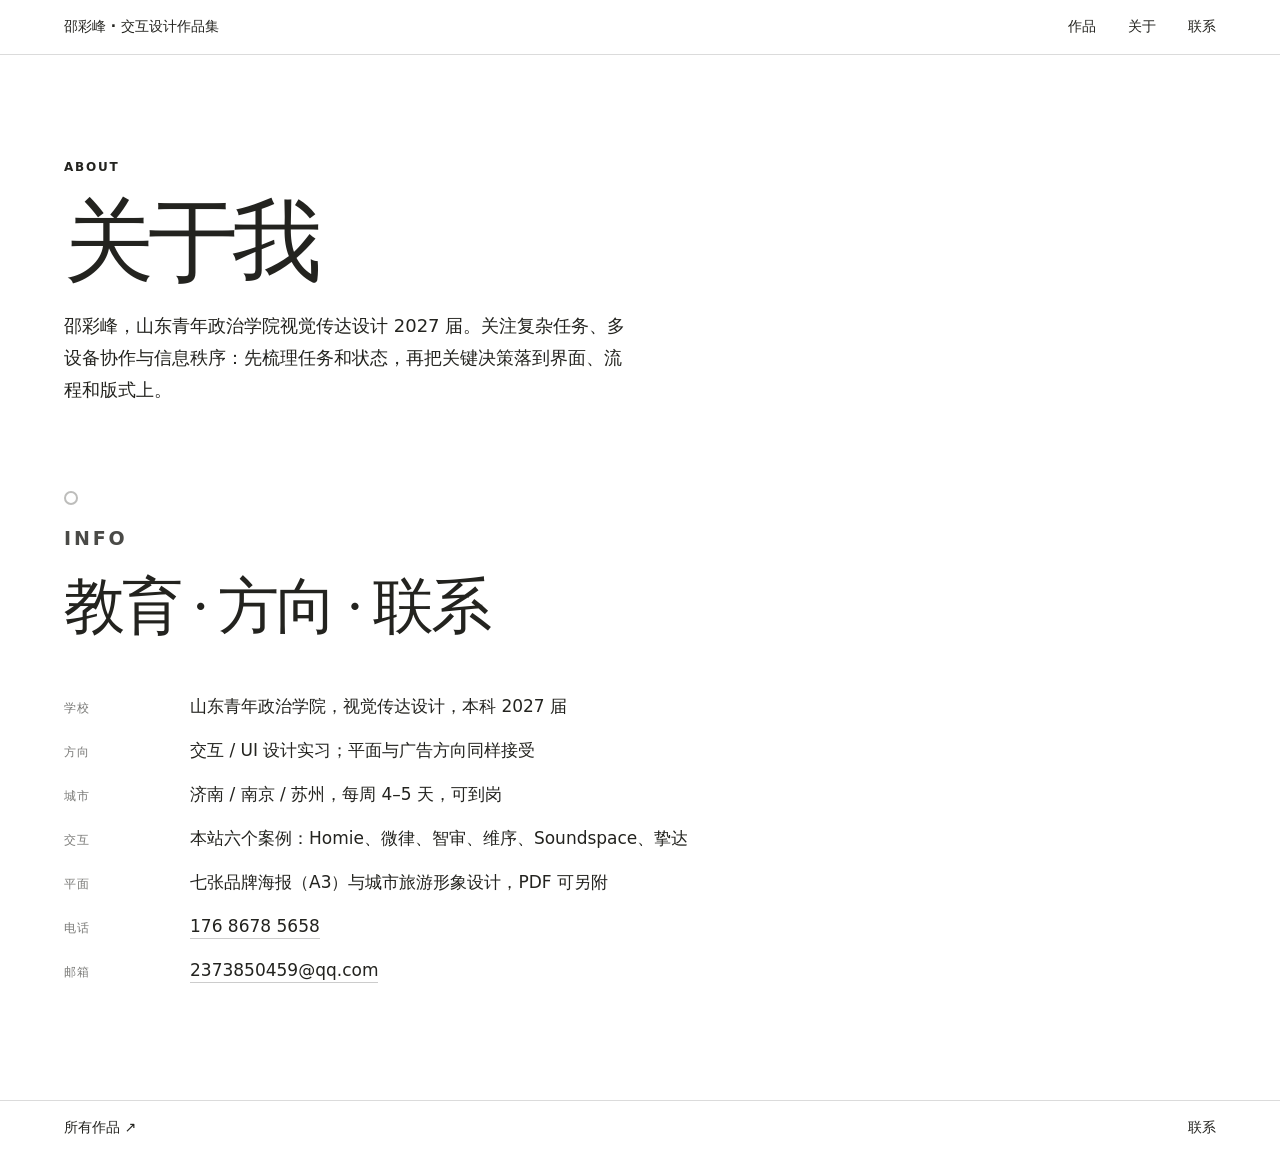
==== commit 68621e69: "Replace site with new editorial portfolio build (webp-optimized, identity info added)" ====
--- a/about.html
+++ b/about.html
@@ -1 +1 @@
-<!doctype html><html lang="zh-CN"><head><meta charset="utf-8"><meta name="viewport" content="width=device-width, initial-scale=1"><title>关于 — Portfolio</title><link rel="stylesheet" href="style.css"><link rel="stylesheet" href="portfolio.css"><link rel="icon" href="favicon.png" type="image/png"></head><body data-page="about"><a class="skip-link" href="#main">跳到主要内容</a><header class="site-header"><div class="header-inner"><a class="wordmark" href="index.html"><span class="wordmark-mark">P.</span><span>PORTFOLIO<span class="wordmark-sub">UX / INTERACTION DESIGN</span></span></a><button class="menu-toggle" type="button" aria-label="打开导航菜单" aria-expanded="false" aria-controls="main-nav">菜单</button><nav id="main-nav" class="main-nav" aria-label="主导航"><a href="index.html">首页</a><a href="work.html">作品</a><a class="active" aria-current="page" href="about.html">关于</a><a href="contact.html">联系</a></nav></div></header><main id="main" class="shell page-main about-page"><div class="page-intro"><span class="eyebrow">关于</span><h1>关于<span class="period">.</span></h1><p class="about-statement">大四，学视觉传达设计，方向是交互。做项目时我花最多时间的地方，是把一件事说清楚。</p><p class="about-meta">2027 届毕业生 · 目标岗位：UX / 交互设计实习 · 六个项目：维序、智审、微律、Homie、SOUNDSPACE、挚达</p></div><div class="about-columns"><section><span class="eyebrow">关注的点</span><h2>设计关注点</h2><div class="about-item"><span>01</span><div><h3>复杂的事怎么讲清楚</h3><p>把一堆数字、条款和状态，排成别人一眼能接住的顺序。</p></div></div><div class="about-item"><span>02</span><div><h3>人和 AI 怎么分工</h3><p>AI 给提示，人做判断。界面得让人知道它做了什么、依据在哪。</p></div></div><div class="about-item"><span>03</span><div><h3>几个设备怎么接上</h3><p>手机、车机、投屏、PDA，同一条任务在不同屏上要接得住。</p></div></div></section><section><span class="eyebrow">现在</span><h2>现在在做的事</h2><div class="tag-cloud"><span>UX Design</span><span>Interaction Design</span><span>AI Products</span><span>Smart Hardware</span><span>B2B Workflow</span><span>Mobile Experience</span><span>Service Experience</span></div><div class="profile-note"><strong>关于这些项目</strong><p>五个是概念稿：有界面、有流程、有取舍，但没有真实用户测试，也没有上线。挚达是真实产品的改版练习，同样没上线。每个案例最后都写了做到哪一步。</p></div></section></div><section class="method-strip"><span class="eyebrow">怎么做的</span><div class="method-grid"><div><b>理解</b><p>问题、情境、证据</p></div><div><b>组织</b><p>旅程、信息、流程</p></div><div><b>设计</b><p>交互、状态、反馈</p></div><div><b>检查</b><p>原型、测试、复盘</p></div></div></section></main><footer class="site-footer"><div class="shell footer-inner"><a class="footer-wordmark" href="index.html">PORTFOLIO<span>UX / INTERACTION DESIGN</span></a><a href="work.html">查看作品 →</a><a href="contact.html">联系信息 →</a></div></footer><script src="projects.js"></script><script src="site.js"></script></body></html>
+<!doctype html><html lang="zh-CN"><head><meta charset=utf-8><meta name=viewport content="width=device-width,initial-scale=1"><title>关于 · 邵彩峰</title><link rel=stylesheet href="design.css"></head><body class="about"><a class=skip href="#main">跳到正文</a><div class=nav><a href="index.html">邵彩峰 · 交互设计作品集</a><nav aria-label="主导航"><a href="work.html">作品</a><a href="about.html">关于</a><a href="contact.html">联系</a></nav></div><main id=main><header class="masthead compact"><p class=kicker>ABOUT</p><h1>关于我</h1><p>邵彩峰，山东青年政治学院视觉传达设计 2027 届。关注复杂任务、多设备协作与信息秩序：先梳理任务和状态，再把关键决策落到界面、流程和版式上。</p></header><section class=section><header><p class=kicker>INFO</p><h2>教育 · 方向 · 联系</h2></header><dl class=me><div><dt>学校</dt><dd>山东青年政治学院，视觉传达设计，本科 2027 届</dd></div><div><dt>方向</dt><dd>交互 / UI 设计实习；平面与广告方向同样接受</dd></div><div><dt>城市</dt><dd>济南 / 南京 / 苏州，每周 4–5 天，可到岗</dd></div><div><dt>交互</dt><dd>本站六个案例：Homie、微律、智审、维序、Soundspace、挚达</dd></div><div><dt>平面</dt><dd>七张品牌海报（A3）与城市旅游形象设计，PDF 可另附</dd></div><div><dt>电话</dt><dd><a href="tel:+8617686785658">176 8678 5658</a></dd></div><div><dt>邮箱</dt><dd><a href="mailto:2373850459@qq.com">2373850459@qq.com</a></dd></div></dl></section></main><footer><a href="work.html">所有作品 ↗</a><a href="contact.html">联系</a></footer></body></html>
--- a/design.css
+++ b/design.css
@@ -0,0 +1,141 @@
+:root{font-family:"Microsoft YaHei",system-ui,sans-serif;color:#21221e;background:#f8f7f3;font-synthesis:none;--edge:clamp(19px,5vw,96px)}*{box-sizing:border-box}body{margin:0;min-height:100vh;display:flex;flex-direction:column;background:var(--page,#f8f7f3);color:var(--ink,#23231f)}main{flex:1}a{color:inherit;text-decoration:none}a:hover{text-decoration:underline;text-underline-offset:.24em}a:focus-visible{outline:2px solid currentColor;outline-offset:5px}.skip{position:absolute;top:-80px;background:#fff;padding:10px;color:#111;z-index:2}.skip:focus{top:5px}.nav,footer{padding:18px var(--edge);display:flex;justify-content:space-between;align-items:center;gap:12px;border-bottom:1px solid color-mix(in srgb,currentColor 16%,transparent);font-size:14px}.nav>a{font-weight:780}.nav nav{display:flex;gap:clamp(13px,3vw,32px)}footer{border-top:1px solid color-mix(in srgb,currentColor 16%,transparent);border-bottom:0}h1,h2,p,figure,dl,dd{margin:0}h1{font-size:clamp(45px,10vw,156px);line-height:.99;letter-spacing:-.065em}h2{font-size:clamp(28px,4vw,59px);line-height:1.1;letter-spacing:-.045em}p{line-height:1.8}.intro,.section,.masthead,.work-list,.scope,.next{width:min(100%,1560px);margin-inline:auto;padding-inline:var(--edge)}.intro,.masthead{padding-top:clamp(45px,8vw,124px);padding-bottom:clamp(28px,4vw,60px)}.kicker{font-size:12px;letter-spacing:.15em;margin-bottom:18px;font-weight:700}.tagline{font-size:clamp(19px,3vw,38px);margin-top:15px;line-height:1.4}.problem{max-width:52ch;opacity:.82;margin-top:13px}.section{padding-block:clamp(48px,8vw,120px)}.section>header{margin-bottom:clamp(18px,4vw,55px)}.section>header p{max-width:57ch;margin-top:12px;opacity:.82}.images{display:grid;grid-template-columns:repeat(2,minmax(0,1fr));gap:clamp(15px,3vw,47px);align-items:start}.images>*{min-width:0}.phones{grid-template-columns:repeat(3,minmax(0,1fr))}figure>a{display:block;width:fit-content;max-width:100%;margin:auto}figure img{display:block;max-width:100%;height:auto;margin:auto;filter:drop-shadow(0 12px 18px #16141b22)}figcaption{font-size:12px;margin-top:12px;text-align:center;line-height:1.55;opacity:.82}.portrait img{max-height:825px;width:auto}.scope{border-top:1px solid color-mix(in srgb,currentColor 19%,transparent)}.scope p{max-width:72ch}.next{padding-block:23px 42px;display:block;font-size:18px}.masthead h1{font-size:clamp(43px,9vw,130px)}.masthead p:not(.kicker){font-size:18px;margin-top:24px;max-width:50ch}.masthead a{display:inline-block;border-bottom:1px solid;margin-top:20px;padding-block:5px}.masthead.compact h1{font-size:clamp(42px,7vw,102px)}.work-list{padding-block:20px 90px;display:grid;grid-template-columns:1.3fr 1fr;gap:0 6vw}.work-list>a{min-width:0;padding:20px 0;display:grid;align-items:center;grid-template-columns:clamp(68px,13vw,180px) 1fr auto;gap:15px;border-bottom:1px solid #bebdb6}.work-list img{display:block;width:100%;height:clamp(70px,8vw,122px);object-fit:contain;filter:drop-shadow(0 6px 8px #1c1d2025)}.work-list strong{font-size:clamp(18px,2.7vw,34px)}.work-list small{display:block;margin-top:4px}.home .work-list>a:first-child{grid-column:1/-1;grid-template-columns:1.5fr 1fr auto}.home .work-list>a:first-child img{height:auto;max-height:53vh}
+.homie{--page:#f5ede0;--ink:#3a281c}.homie .intro{display:grid;grid-template-columns:1fr 1fr;align-items:end}.homie .kicker,.homie h1{grid-column:1}.homie .tagline{grid-column:2;grid-row:2}.homie .problem{grid-column:2}.living{padding:0 var(--edge);max-width:1720px;margin:auto}.living p{text-align:center;font-size:13px;margin-top:4px}.projection .images{gap:clamp(16px,4vw,50px)}.family{background:#eae5d8;width:100%;max-width:none}.family .images{max-width:1120px;margin-inline:auto}.family .portrait img{max-height:740px}
+.weilu{--page:#f8f4ef;--ink:#372435}.weilu .intro{text-align:center}.weilu .problem{margin-inline:auto}.journal-opening,.review-opening,.charge-opening{display:grid;grid-template-columns:2fr 1fr;gap:clamp(18px,5vw,75px);align-items:center;padding:0 var(--edge) 38px;width:min(100%,1560px);margin:auto}.journal-opening aside p,.review-opening aside p,.charge-opening aside p{margin-top:15px}.journal-opening figure:nth-child(2),.journal figure:nth-child(2){margin-top:32px}.journal-opening figure:nth-child(3),.journal figure:nth-child(3){margin-top:64px}.journal .images{max-width:1080px;margin-inline:auto}.journal:nth-of-type(2){background:#efe3eb;max-width:none}
+.zhishen{--page:#e9edf2;--ink:#152337}.zhishen .intro{border-bottom:1px solid #879db8}.zhishen .intro h1{font-weight:850}.review-opening{grid-template-columns:3fr 1fr;padding-top:42px}.evidence .paperstack,.index-rows .images{grid-template-columns:minmax(0,1fr);gap:40px}.evidence figure{width:min(100%,1100px);margin:auto}.index-rows .images{grid-template-columns:repeat(2,minmax(0,1fr))}.index-rows figure:last-child{grid-column:1/-1;width:min(100%,980px);margin:auto}
+.weisu{--page:#eef1e9;--ink:#202c27}.weisu .intro{padding-top:50px}.ledger{border-block:1px solid #85938a;display:grid;grid-template-columns:repeat(3,1fr);margin:0 var(--edge)}.ledger div{padding:16px 10px;border-right:1px solid #85938a}.ledger div:last-child{border:0;color:#623d19}.ledger dt{font-size:14px}.ledger dd{font:750 clamp(45px,8vw,116px)/1.04 ui-monospace,monospace;letter-spacing:-.08em}.terminal{background:#25312b;color:#f8f8eb;width:100%;max-width:none}.terminal .images{max-width:1100px;margin:auto}.warehouse .images{gap:55px 24px}
+.soundspace{--page:#151416;--ink:#f9f4ee}.soundspace .intro{text-align:center;padding-bottom:25px}.soundspace .problem{margin-inline:auto}.soundspace h1{font-size:clamp(42px,11vw,170px)}.cinema{width:min(100%,1660px);margin:auto;padding:0 clamp(0px,2vw,30px)}.soundspace figure img{filter:drop-shadow(0 15px 23px #0007)}.film .images{display:block}.film figure{width:min(100%,1220px);margin:0 auto 55px}.film.alternate{background:#242021;width:100%;max-width:none}
+.zhida{--page:#eef0df;--ink:#222b18}.zhida .intro h1{font-size:clamp(41px,8vw,112px)}.charge-opening{grid-template-columns:1.65fr 1fr}.charge-opening .images{grid-template-columns:repeat(2,minmax(0,1fr))}.charge-opening figure:nth-child(2){margin-top:50px}.charge-flow{background:#e1e5cf;width:100%;max-width:none}.charge-flow .images,.charge-extra .images{grid-template-columns:repeat(4,minmax(0,1fr))}
+@media(max-width:760px){.homie .intro,.journal-opening,.review-opening,.charge-opening{display:block}.journal-opening aside,.review-opening aside,.charge-opening aside{margin-top:24px}.homie .problem{margin-top:10px}.projection .images,.warehouse .images,.index-rows .images,.work-list{grid-template-columns:1fr}.journal-opening figure:nth-child(n),.journal figure:nth-child(n){margin-top:0}.phones,.charge-flow .images,.charge-extra .images{grid-template-columns:repeat(2,minmax(0,1fr))}.charge-opening figure:nth-child(2){margin-top:0}.home .work-list>a:first-child{grid-template-columns:clamp(68px,13vw,180px) 1fr auto}.home .work-list>a:first-child img{height:90px}.film figure{margin-bottom:24px}}@media(max-width:450px){.phones,.charge-flow .images,.charge-extra .images,.charge-opening .images{grid-template-columns:1fr}.portrait img{max-height:700px}.images{gap:25px}.nav{font-size:13px}}
+
+/* The presentation surface carries the rounding. The PNG and its alpha stay intact. */
+.annotated{display:grid;gap:12px;padding:clamp(8px,2vw,24px);background:color-mix(in srgb,var(--page,#fff) 88%,var(--ink,#111));border-radius:clamp(12px,2.5vw,26px)}
+.annotated>a{padding:0;align-self:center}
+.annotated figcaption{margin:0;text-align:left;padding:12px 5px 2px;font-size:15px;opacity:1}
+.annotated figcaption strong{display:block;font-size:clamp(16px,2vw,25px);line-height:1.25}
+.annotated figcaption p{padding-top:7px;max-width:48ch;opacity:.86}
+.homie .living .annotated,.soundspace .cinema .annotated{background:transparent;padding:0}
+.homie .living .annotated figcaption,.soundspace .cinema .annotated figcaption{max-width:55ch;margin-inline:var(--edge)}
+.projection .images,.warehouse .images{grid-template-columns:1fr}
+.projection .annotated,.warehouse .annotated,.evidence .annotated{grid-template-columns:minmax(0,3fr) minmax(175px,1fr);width:100%}
+.projection .annotated:nth-child(even)>a,.warehouse .annotated:nth-child(even)>a{grid-column:1}
+.film .annotated{background:#232024;grid-template-columns:minmax(0,4fr) minmax(150px,1fr)}
+.family .annotated,.journal .annotated,.journal-opening .annotated,.charge-opening .annotated,.charge-flow .annotated,.charge-extra .annotated{align-self:start}
+.charge-flow .images,.charge-extra .images{grid-template-columns:repeat(2,minmax(0,1fr))}
+.weilu .journal .annotated,.weilu .journal-opening .annotated{background:#fcf9f6}
+.terminal .annotated{background:#303a33}
+@media(max-width:850px){.projection .annotated,.warehouse .annotated,.evidence .annotated,.film .annotated{grid-template-columns:1fr}}
+@media(max-width:510px){.charge-flow .images,.charge-extra .images{grid-template-columns:1fr}}
+
+.chapters{position:sticky;top:0;z-index:1;display:flex;gap:clamp(12px,2.5vw,36px);flex-wrap:wrap;padding:8px var(--edge);background:var(--page,#f8f7f3);border-block:1px solid color-mix(in srgb,currentColor 18%,transparent);font-size:13px}
+.chapters a{display:inline-flex;align-items:center;min-height:38px}
+.section[id]{scroll-margin-top:85px}
+.annotated figcaption{align-self:center}
+@media(max-width:760px){.chapters{position:static;gap:2px 16px}.chapters a{min-height:40px}.section[id]{scroll-margin-top:12px}.weilu .phones,.family .phones,.terminal .phones,.charge-opening .phones,.charge-flow .images,.charge-extra .images{grid-template-columns:1fr}.annotated.portrait>a{width:min(100%,300px)}.annotated.portrait img{width:100%}.annotated figcaption p{line-height:1.65}}
+@media(min-width:1000px){.projection .annotated:nth-child(even),.warehouse .annotated:nth-child(even){grid-template-columns:minmax(175px,1fr) minmax(0,3fr)}.projection .annotated:nth-child(even)>a,.warehouse .annotated:nth-child(even)>a{grid-column:2;grid-row:1}.projection .annotated:nth-child(even)>figcaption,.warehouse .annotated:nth-child(even)>figcaption{grid-column:1;grid-row:1}}
+
+body{--page:#f5f6f4}.homie{--page:#f4f5f2}.zhida{--page:#eff2e9}.weilu{--page:#f7f4f6}.soundspace{--page:#151519}
+.scene{--wash:rgba(9,14,22,.65);--end:#0c1721;--scene-text:#f7f8f4;position:relative;isolation:isolate;min-height:78vh;display:grid;align-content:center;grid-template-columns:minmax(230px,.7fr) minmax(0,1.5fr);gap:clamp(20px,5vw,95px);padding:clamp(35px,6vw,105px) var(--edge);color:var(--scene-text);background:var(--end);overflow:hidden}
+.scene::before{content:"";position:absolute;inset:0;z-index:-2;background:var(--scene) center/cover no-repeat;opacity:.85}
+.scene::after{content:"";position:absolute;inset:0;z-index:-1;background:linear-gradient(90deg,var(--wash),transparent 80%),linear-gradient(0deg,var(--end),transparent 68%)}
+.scene-copy{align-self:center;max-width:680px}.scene-copy p:first-child{text-transform:uppercase;font-size:12px;letter-spacing:.17em}.scene-copy h1{font-family:Georgia,"Songti SC",SimSun,serif;font-size:clamp(47px,7.2vw,114px);font-weight:600;line-height:1.04;letter-spacing:-.055em;margin-block:18px}.scene-copy p:not(:first-child){font-size:clamp(16px,2vw,26px)}.scene-copy>a{display:inline-block;margin-top:24px;padding:10px 17px;background:#f8faf3;color:#172126;border-radius:99px;font-size:14px}
+.scene figure{align-self:center;max-width:1100px;width:100%;justify-self:center}.scene figure>a{width:100%}.scene figure img{width:100%;height:auto;max-height:59vh;object-fit:contain;filter:drop-shadow(0 22px 30px #0008)}.scene figcaption{font-size:13px;color:#fff}
+.scene-homie{--scene:url(assets/homie-scene.webp);--end:#212421}.scene-weilu{--scene:url(assets/weilu-scene.webp);--end:#293932;--wash:#23392fdc}.scene-zhishen{--scene:url(assets/zhishen-scene.webp);--end:#0b1527}.scene-weisu{--scene:url(assets/weisu-scene.webp);--end:#122a31}.scene-soundspace{--scene:url(assets/soundspace-scene.webp);--end:#14121b}.scene-zhida{--scene:url(assets/zhida-scene.webp);--end:#303626;--wash:#22281ceb}
+.home-scene,.scene-soundspace{grid-template-columns:1fr;gap:24px;text-align:center}.home-scene .scene-copy,.scene-soundspace .scene-copy{justify-self:center}.home-scene .scene-copy h1{font-size:clamp(42px,6vw,93px)}.home-scene figure{max-width:920px}.home-scene figure img{max-height:47vh}.home-scene::after,.scene-soundspace::after{background:linear-gradient(180deg,var(--wash),#1116 45%,var(--end))}
+.scene-weilu figure img,.scene-zhida figure img{max-height:68vh}.scene-weilu,.scene-zhida{grid-template-columns:minmax(0,1fr) minmax(0,1fr)}.scene-weilu figure{grid-column:1;grid-row:1}.scene-weilu .scene-copy{grid-column:2}.scene-zhida h1{font-size:clamp(40px,5.2vw,78px)}.scene-soundspace figure{max-width:1050px}
+.context-intro{padding-block:42px 28px}.context-intro>h2{display:none}.homie .context-intro{display:block}.context-intro .tagline{font-size:25px;margin-top:0}.context-intro .kicker{display:none}
+.annotated{background:transparent;border-radius:0;padding:0}.weilu .journal .annotated,.weilu .journal-opening .annotated,.film .annotated,.terminal .annotated{background:transparent}.annotated figcaption{padding-inline:0}
+.selection-heading{display:flex;align-items:end;justify-content:space-between;padding:72px var(--edge) 0;gap:15px}.scene-selection .work-list>a:first-child{grid-column:auto;grid-template-columns:clamp(68px,13vw,180px) 1fr auto}.scene-selection .work-list>a:first-child img{height:clamp(70px,8vw,122px)}
+@media(max-width:760px){.scene,.scene-weilu,.scene-zhida{grid-template-columns:1fr;min-height:auto;padding-block:45px 32px;gap:23px}.scene-weilu figure,.scene-weilu .scene-copy{grid-area:auto}.scene figure img{max-height:65vh}.scene-weilu figure img,.scene-zhida figure img{max-height:53vh}.scene::after{background:linear-gradient(180deg,var(--wash),#1113 45%,var(--end))}.scene-copy h1{margin-block:10px}.selection-heading{padding-top:40px}}
+
+.image-surface{width:100%;min-width:0;padding:clamp(6px,1.1vw,16px);border-radius:clamp(13px,2vw,29px);background:color-mix(in srgb,var(--page,#f5f6f4) 87%,var(--ink,#222) 13%);box-shadow:0 15px 32px #17191e13;align-self:center}
+.image-surface>a{display:block;width:fit-content;max-width:100%;margin:auto;transition:transform .23s ease}
+.image-surface img{filter:none}
+.scene .image-surface{background:linear-gradient(136deg,#ffffff51,#ffffff0e 54%,#11132158);box-shadow:0 20px 54px #0007,inset 0 0 0 1px #ffffff42;padding:clamp(8px,1.2vw,18px)}
+.scene .image-surface img{filter:none}
+.scene .image-surface>a{width:100%}
+.scene-weilu .image-surface,.scene-zhida .image-surface{width:fit-content;max-width:100%;margin:auto;border-radius:24px}
+.scene-weilu .image-surface img,.scene-zhida .image-surface img{width:auto;max-width:100%}
+.projection .annotated:nth-child(even)>.image-surface,.warehouse .annotated:nth-child(even)>.image-surface{grid-column:2;grid-row:1}
+.projection .annotated:nth-child(even)>figcaption,.warehouse .annotated:nth-child(even)>figcaption{grid-column:1;grid-row:1}
+.film .image-surface{background:#2f2930;box-shadow:0 14px 32px #0005}
+.terminal .image-surface{background:#414b46}
+.charge-opening .image-surface,.charge-flow .image-surface{background:#e0e5d4}
+.weilu .image-surface{background:#eee7ed}
+.homie .family .image-surface{background:#e0e1d9}
+.family .image-surface,.journal .image-surface,.journal-opening .image-surface,.charge-opening .image-surface,.charge-flow .image-surface,.charge-extra .image-surface{align-self:start}
+@media(hover:hover){.image-surface>a:hover{transform:translateY(-3px)}}
+@media(max-width:999px){.projection .annotated:nth-child(even)>.image-surface,.warehouse .annotated:nth-child(even)>.image-surface,.projection .annotated:nth-child(even)>figcaption,.warehouse .annotated:nth-child(even)>figcaption{grid-area:auto}}
+@media(max-width:760px){.annotated.portrait .image-surface>a{width:min(100%,330px)}.image-surface{padding:8px}.scene .image-surface{padding:8px}}
+@media(prefers-reduced-motion:reduce){.image-surface>a{transition:none}.image-surface>a:hover{transform:none}}
+
+.scene,.scene-weilu,.scene-zhida,.home-scene,.scene-soundspace{grid-template-columns:1fr;justify-items:start;text-align:left;min-height:clamp(430px,72vh,820px)}
+.scene .scene-copy,.scene-weilu .scene-copy,.home-scene .scene-copy,.scene-soundspace .scene-copy{grid-area:auto;justify-self:start}
+.scene::after,.home-scene::after,.scene-soundspace::after{background:linear-gradient(90deg,#0e151ae8 0%,#10161c96 42%,#10161c2b 80%),linear-gradient(0deg,#12161d48,transparent 60%)}
+.home-scene{min-height:clamp(510px,84vh,900px)}.scene-homie::before{background-position:center 45%}
+.home .scene-selection,.works main{background:#14191d;color:#f4f6f1}.scene-selection{padding-bottom:35px}
+.work-list{grid-template-columns:repeat(2,minmax(0,1fr));gap:14px;max-width:1560px;padding-top:30px}
+.home .work-list>a.work-cover,.work-list>a.work-cover{display:grid;grid-template-columns:1fr auto;align-content:end;align-items:end;gap:10px;position:relative;isolation:isolate;min-height:clamp(180px,26vw,360px);padding:clamp(20px,3vw,44px);border:0;color:#fff;background:#242c32;border-radius:clamp(14px,2vw,30px);overflow:hidden}
+.work-cover::before,.work-cover::after{position:absolute;inset:0;z-index:-1;content:""}.work-cover::before{background:var(--cover) center/cover}.work-cover::after{background:linear-gradient(0deg,#10151af0,#14181d18 85%)}
+.home .work-list>a.work-cover:first-child{grid-column:1/-1;min-height:clamp(230px,36vw,490px)}
+.cover-homie{--cover:url(assets/homie-scene.webp)}.cover-weilu{--cover:url(assets/weilu-scene.webp)}.cover-zhishen{--cover:url(assets/zhishen-scene.webp)}.cover-weisu{--cover:url(assets/weisu-scene.webp)}.cover-soundspace{--cover:url(assets/soundspace-scene.webp)}.cover-zhida{--cover:url(assets/zhida-scene.webp)}
+.case-brief{padding:clamp(40px,7vw,110px) var(--edge);display:grid;grid-template-columns:minmax(0,1.1fr) minmax(0,1fr);gap:clamp(24px,7vw,100px);max-width:1560px;margin:auto;scroll-margin-top:18px}
+.case-brief header p:first-child{font-size:13px;font-weight:700;margin-bottom:12px}.case-brief header p:last-child{margin-top:17px;max-width:38ch}.case-brief h3{margin:0 0 5px}.case-brief>div p+p,.case-brief>div p+h3{margin-top:22px}
+@media(max-width:700px){.work-list,.case-brief{grid-template-columns:1fr}.scene,.scene-weilu,.scene-zhida,.home-scene,.scene-soundspace{min-height:430px}.scene-copy{align-self:end}.scene::after,.home-scene::after,.scene-soundspace::after{background:linear-gradient(90deg,#12171dce,#12171d3b)}}
+/* Slight display rounding only. The original PNG is still available through its link. */
+.image-surface img{border-radius:clamp(6px,1vw,14px)}
+.image-surface{padding:clamp(5px,.7vw,10px);border-radius:clamp(12px,1.6vw,24px)}
+
+.homie-product .images{max-width:820px;margin-inline:auto}.homie-product img{max-height:480px;width:auto;border-radius:16px}
+
+
+/* 2026-11-23 / Narrative reconstruction: hierarchy comes from scale, fields and sequence—not repeated cards. */
+html{scroll-behavior:smooth}
+.home,.works{background:#11191d;color:#f3f5f0}.home .nav,.works .nav{border-color:#ffffff1f}.home footer,.works footer{border-color:#ffffff1f}
+.home-scene{min-height:clamp(590px,87vh,1000px)}
+.home-intent{max-width:1080px;padding:clamp(82px,12vw,185px) var(--edge);margin:auto;font-family:Georgia,"Songti SC",serif;font-size:clamp(28px,4.3vw,62px);line-height:1.23;letter-spacing:-.045em}
+.project-index{padding:clamp(35px,6vw,82px) var(--edge) clamp(90px,12vw,160px);max-width:1780px;margin:auto}.project-index>header{display:grid;grid-template-columns:1.2fr .8fr;gap:25px;align-items:end;margin-bottom:clamp(26px,4vw,54px)}.project-index>header p,.work-intro>p:first-child,.home-method>p{font-size:12px;letter-spacing:.12em;text-transform:uppercase;opacity:.7}.project-index h2{font-family:Georgia,"Songti SC",serif;font-size:clamp(42px,6vw,98px);font-weight:500}.project-index header a{justify-self:end;border-bottom:1px solid #ffffff66;padding:8px 0}
+.index-canvas{display:grid;grid-template-columns:1.16fr .84fr;gap:14px}.index-canvas a{position:relative;isolation:isolate;overflow:hidden;border-radius:clamp(14px,2vw,30px);color:#fff;background:#26343b;min-height:235px;padding:clamp(20px,3.3vw,54px);display:flex;flex-direction:column;justify-content:space-between}.index-canvas a::before,.index-canvas a::after{position:absolute;inset:0;z-index:-1;content:""}.index-canvas a::before{background:var(--cover) center/cover}.index-canvas a::after{background:linear-gradient(0deg,#0e151ae8 2%,#17202710 75%)}.index-feature{grid-column:1/-1;min-height:clamp(460px,62vw,770px)!important}.index-feature>div{max-width:620px}.index-canvas strong{display:block;font-family:Georgia,"Songti SC",serif;font-weight:500;font-size:clamp(42px,6vw,102px);line-height:1;letter-spacing:-.055em}.index-canvas p{font-size:15px;margin-top:9px}.index-canvas small{display:block;max-width:36ch;font-size:clamp(15px,1.6vw,21px);line-height:1.5;margin-top:22px}.project-no{font-size:13px;opacity:.8}.index-canvas b{align-self:flex-end;font-size:14px;font-weight:500;border-bottom:1px solid #ffffff88;padding-bottom:5px}.index-wide{grid-column:1/-1;min-height:360px!important}.index-wide strong{font-size:clamp(39px,5vw,82px)}.index-small{min-height:300px!important}.index-tile strong{font-size:clamp(36px,4.3vw,70px)}.index-canvas a:hover{text-decoration:none}.index-canvas a:hover::before{transform:scale(1.035)}.index-canvas a::before{transition:transform .7s cubic-bezier(.2,.7,.2,1)}
+.home-method{padding:clamp(85px,12vw,190px) var(--edge);display:grid;grid-template-columns:1.15fr .85fr;gap:40px;max-width:1500px;margin:auto;border-top:1px solid #ffffff24}.home-method>p{grid-column:1/-1}.home-method h2{font-family:Georgia,"Songti SC",serif;font-weight:500;font-size:clamp(38px,5.8vw,86px);line-height:1.04}.home-method>div{align-self:end;max-width:40ch}.home-method>div a{display:inline-block;margin-top:21px;border-bottom:1px solid #fff;padding-bottom:5px}
+.work-intro{padding:clamp(84px,12vw,170px) var(--edge) clamp(45px,6vw,90px);max-width:1500px;margin:auto}.work-intro h1{font-family:Georgia,"Songti SC",serif;font-weight:500;font-size:clamp(52px,8vw,142px);margin-block:20px}.work-intro>p:last-child{max-width:45ch;font-size:clamp(17px,2vw,24px);line-height:1.5}.case-shelf{padding:0 var(--edge) clamp(90px,13vw,170px);max-width:1500px;margin:auto}.shelf-card{min-height:clamp(220px,30vw,430px);padding:clamp(22px,4vw,58px);border-radius:clamp(13px,2vw,30px);margin-bottom:14px;position:relative;overflow:hidden;isolation:isolate;display:grid;grid-template-columns:70px 1fr auto;align-items:end;color:#fff}.shelf-card::before,.shelf-card::after{content:"";position:absolute;inset:0;z-index:-1}.shelf-card::before{background:var(--cover) center/cover}.shelf-card::after{background:linear-gradient(90deg,#0b1117d9,#11182124 75%)}.shelf-card strong{font-family:Georgia,"Songti SC",serif;font-size:clamp(38px,5vw,82px);font-weight:500}.shelf-card p{margin-top:7px}.shelf-card>b{font-size:28px;font-weight:400}.shelf-card:hover{text-decoration:none}.shelf-card:hover::before{transform:scale(1.035)}.shelf-card::before{transition:transform .6s ease}
+.case-evidence{padding:clamp(60px,10vw,145px) var(--edge) clamp(75px,9vw,130px);max-width:1560px;margin:auto;scroll-margin-top:20px}.case-evidence>header{max-width:900px}.case-evidence>header>p:first-child{font-size:13px;font-weight:700;letter-spacing:.08em;margin-bottom:18px}.case-evidence h2{font-family:Georgia,"Songti SC",serif;font-weight:500;font-size:clamp(41px,6vw,92px);line-height:1.04;letter-spacing:-.06em}.case-evidence>header>p:last-child{margin-top:20px;max-width:52ch;font-size:clamp(16px,1.8vw,23px);line-height:1.55}.evidence-rail{display:grid;grid-template-columns:1fr 1fr 1fr;border-top:1px solid color-mix(in srgb,currentColor 28%,transparent);margin-top:clamp(52px,7vw,98px)}.evidence-rail article{padding:21px clamp(12px,2vw,32px) 6px 0;min-height:160px;border-right:1px solid color-mix(in srgb,currentColor 20%,transparent)}.evidence-rail article+article{padding-left:clamp(12px,2vw,32px)}.evidence-rail article:last-child{border:0}.evidence-rail span{font-size:13px;font-weight:700}.evidence-rail p{font-size:clamp(15px,1.4vw,18px);line-height:1.6;margin-top:14px;max-width:30ch}
+/* Make the original complete images a deliberate evidence field. */
+.case-evidence + .chapters{margin-top:0}.section{padding-top:clamp(62px,9vw,138px);padding-bottom:clamp(62px,9vw,138px)}.section>header{max-width:700px}.section>header h2{font-family:Georgia,"Songti SC",serif;font-weight:500;font-size:clamp(35px,4.8vw,74px)}.section>header p{font-size:clamp(15px,1.5vw,19px)}.projection .images,.warehouse .images{gap:clamp(50px,8vw,140px)}.annotated figcaption strong{font-family:Georgia,"Songti SC",serif;font-size:clamp(21px,2.1vw,32px);font-weight:500}.annotated figcaption p{font-size:16px;line-height:1.68}.image-surface{background:color-mix(in srgb,var(--page) 91%,var(--ink) 9%);box-shadow:0 18px 48px #10151c12}.homie .family{background:#e9ece8}.soundspace .image-surface{background:#272328}.soundspace .section>header h2,.soundspace .annotated figcaption strong{font-family:Georgia,"Songti SC",serif}.scope{padding:80px var(--edge);max-width:1560px;margin:auto}.scope h2{font-family:Georgia,"Songti SC",serif;font-weight:500}.scope p{font-size:18px;line-height:1.7}
+@media(max-width:760px){.home-intent{padding-block:74px}.project-index>header,.home-method{grid-template-columns:1fr}.project-index>header a{justify-self:start}.index-canvas{grid-template-columns:1fr}.index-feature,.index-wide{grid-column:auto}.index-canvas a{min-height:250px}.index-feature{min-height:420px!important}.home-method{padding-block:78px}.shelf-card{grid-template-columns:40px 1fr auto}.evidence-rail{grid-template-columns:1fr}.evidence-rail article{min-height:auto;padding:20px 0;border-right:0;border-bottom:1px solid color-mix(in srgb,currentColor 20%,transparent)}.evidence-rail article+article{padding-left:0}.evidence-rail article:last-child{border-bottom:0}.case-evidence{padding-block:65px}.case-evidence h2{font-size:clamp(39px,10vw,58px)}.scene-copy h1{font-size:clamp(43px,11vw,71px)}}
+@media(prefers-reduced-motion:reduce){html{scroll-behavior:auto}.index-canvas a::before,.shelf-card::before{transition:none}}
+
+/* White reading field: color belongs to the project evidence, not to an all-page wash. */
+:root,body{background:#fff}
+.home,.works{background:#fff;color:#14181b}
+.home .nav,.works .nav,.home footer,.works footer{border-color:#14181b24}
+.home .scene-selection,.works main{background:#fff;color:#14181b}
+.home-intent{color:#15191c}
+.home-method{border-color:#14181b24}
+.home-method>div a{border-color:#14181b}
+.project-index>header a{border-color:#14181b88}
+.homie,.weilu,.zhishen,.weisu,.zhida{--page:#fff}
+.home .nav a,.works .nav a,.home footer a,.works footer a{color:#14181b}
+.case-evidence>header::before{content:"";display:block;width:46px;height:7px;border-radius:99px;background:currentColor;opacity:.13;margin-bottom:22px}
+.section>header::before{content:"";display:block;width:10px;height:10px;border:2px solid currentColor;border-radius:50%;opacity:.3;margin-bottom:16px}
+.soundspace .section>header::before{opacity:.55}
+.image-surface{background:#f7f8f8}
+.homie .family .image-surface{background:#f7f8f8}
+.weilu .image-surface{background:#faf9fb}
+.zhida .image-surface,.charge-opening .image-surface,.charge-flow .image-surface{background:#f7f8f5}
+
+/* Type correction: case claims lead, but do not overpower the evidence beneath them. */
+.case-evidence h2{font-size:clamp(38px,4.6vw,76px)}
+.case-evidence>header>p:last-child{font-size:clamp(16px,1.45vw,20px);max-width:46ch}
+.evidence-rail p{font-size:clamp(15px,1.25vw,17px);line-height:1.65}
+.annotated figcaption p{font-size:15px;line-height:1.7}
+.chapters{font-size:12px;letter-spacing:.01em}
+/* First-view contract: cover scenes remain independent from the white reading field below. */
+body.homie .scene-homie,body.weilu .scene-weilu,body.zhishen .scene-zhishen,body.weisu .scene-weisu,body.soundspace .scene-soundspace,body.zhida .scene-zhida{color:var(--scene-text);background-color:var(--end)}
+
+/* identity table */
+.me{width:min(100%,960px);margin-inline:0;display:grid;gap:15px;font-size:17px}
+.me>div{display:grid;grid-template-columns:104px 1fr;gap:0 22px;align-items:baseline}
+.me dt{font-size:12px;letter-spacing:.12em;opacity:.6}
+.me dd{margin:0;line-height:1.7}
+.me a{border-bottom:1px solid #00000033;padding-bottom:2px}
+.about .section,.contact .section{padding-top:clamp(16px,2.6vw,44px)}
+@media(max-width:760px){.me>div{grid-template-columns:1fr;gap:3px;margin-bottom:14px}}
